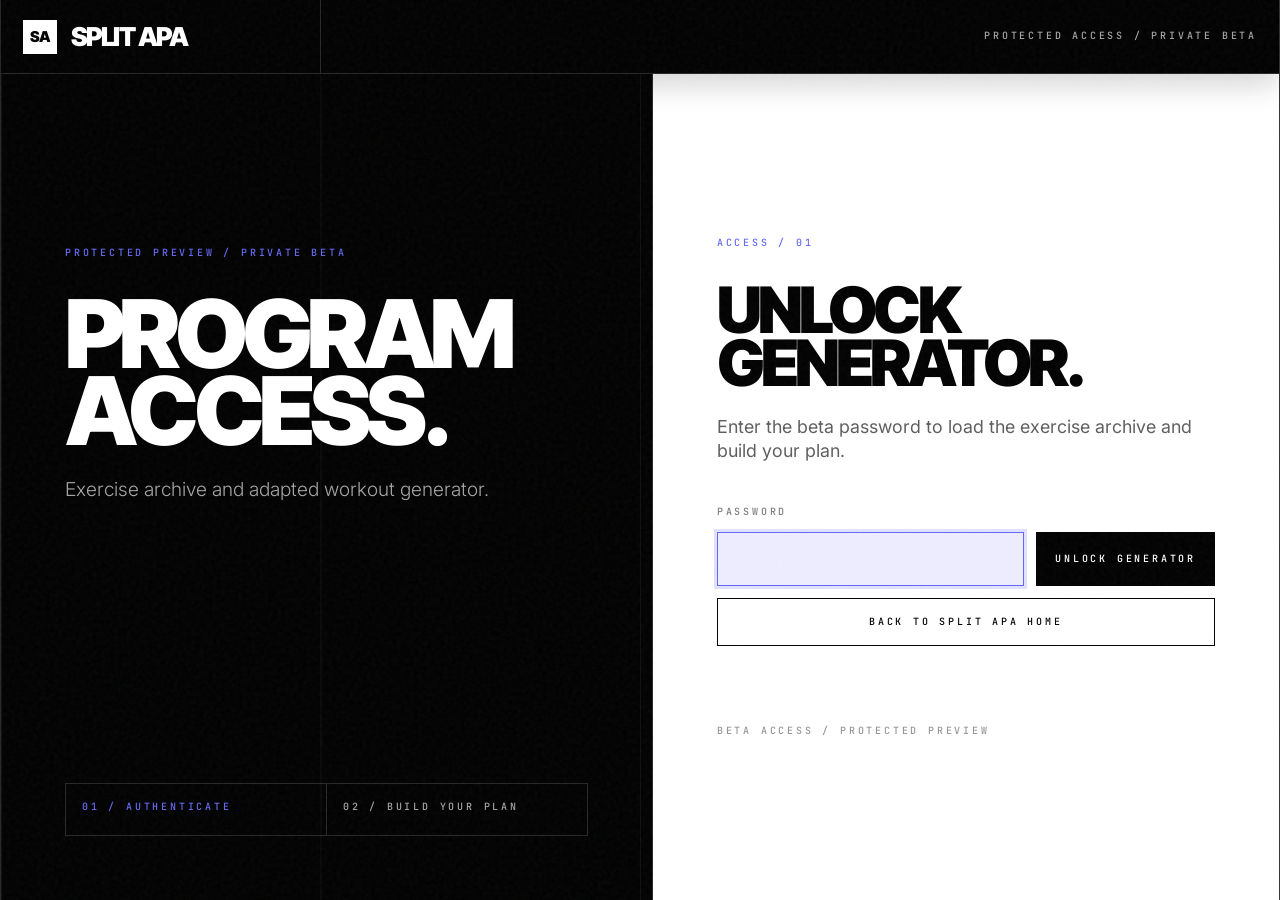
==== generator/index.html @ 690863d0 "Add files via upload" ====
<!doctype html>
<html lang="en">
<head>
  <meta charset="utf-8">
  <meta name="viewport" content="width=device-width, initial-scale=1">
  <title>Split APA Generator</title>
  <link rel="stylesheet" href="assets/style.css?v=20260828b">
</head>
<body>
  <section class="access-screen" id="accessScreen" aria-labelledby="accessTitle">
    <header class="access-masthead smart-header" data-smart-header>
      <a class="access-brand" href="../" aria-label="Split APA home">
        <span class="brand-mark">SA</span>
        <span class="brand-name">Split APA</span>
      </a>
      <div class="access-masthead-status small-label">Protected access / Private beta</div>
    </header>

    <div class="access-layout">
      <div class="access-intro">
        <div class="access-intro-copy">
          <div class="eyebrow">Protected preview / Private beta</div>
          <h1>Program access.</h1>
          <p>Exercise archive and adapted workout generator.</p>
        </div>

        <div class="access-progress small-label" aria-label="Access steps">
          <span>01 / Authenticate</span>
          <span>02 / Build your plan</span>
        </div>
      </div>

      <div class="access-card">
        <div class="eyebrow">Access / 01</div>
        <h2 id="accessTitle">Unlock generator.</h2>
        <p>Enter the beta password to load the exercise archive and build your plan.</p>

        <form class="access-form" id="accessForm">
          <label class="access-field">
            <span class="small-label">Password</span>
            <input id="accessPassword" type="password" autocomplete="current-password" aria-label="Access password">
          </label>
          <button class="button access-button" type="submit">Unlock generator</button>
        </form>

        <a class="button access-home-button" href="../">Back to Split APA home</a>

        <div class="access-error small-label" id="accessError" role="alert" aria-live="polite"></div>
        <div class="access-note small-label">Beta access / protected preview</div>
      </div>
    </div>
  </section>

  <main class="page app-shell" id="appShell" hidden>
    <header class="masthead smart-header" data-smart-header>
      <a class="brand" href="../" aria-label="Split APA home">
        <span class="brand-mark">SA</span>
        <span class="brand-name">Split APA</span>
      </a>
      <div class="masthead-actions">
        <div class="status small-label" id="appStatus">Loading archive</div>
        <button class="logout-button small-label" type="button" id="logoutButton">Log out</button>
      </div>
    </header>

    <section class="hero" id="top">
      <div class="hero-main">
        <div class="eyebrow">Adapted physical activity / Exercise archive</div>
        <h1>Program Generator</h1>
        <p class="lead">Create a focused APA workout by body district. Data is loaded externally, keeping the page light and scalable.</p>
        <div class="district-tabs" id="districtTabs" aria-label="Body district overview"></div>
      </div>

      <aside class="control-panel" aria-label="Generator controls">
        <div class="panel-top">
          <div class="field">
            <div class="field-label">Selected district</div>
            <div class="field-value" id="selectedDistrictLabel">--</div>
          </div>
          <div class="field">
            <div class="field-label">Archive size</div>
            <div class="field-value" id="selectedDistrictMeta">--</div>
          </div>
        </div>

        <div class="panel-main">
          <h2 id="generatorTitle">Build your plan</h2>
          <p id="generatorCopy">Choose a body district, then generate a complete workout from the available sections.</p>

          <div class="control-grid">
            <div class="control-field">
              <span class="small-label">Districts</span>
              <div class="flow-select flow-select--multi" id="districtSelect" aria-label="Select body districts"></div>
            </div>
            <div class="control-field">
              <span class="small-label">Per section</span>
              <div class="flow-select" id="quantitySelect" aria-label="Exercises per section"></div>
            </div>
          </div>

          <form class="ask-panel" id="askForm">
            <label class="ask-field">
              <span class="small-label">Ask Split APA</span>
              <input id="askInput" type="search" placeholder="Try shoulder flexion or ankle plantar flexion" aria-label="Ask Split APA">
            </label>
            <button class="ask-button small-label" type="submit">Find exercises</button>
            <div class="ask-hint small-label" id="askHint">Local movement search / district + action</div>
          </form>
        </div>

        <div class="panel-actions">
          <button class="button" type="button" id="generateButton">Generate workout</button>
          <button class="button" type="button" id="clearButton">Clear workout</button>
        </div>

        <div class="code-panel" aria-label="Workout code tools">
          <label class="code-field">
            <span class="small-label">Workout code</span>
            <textarea id="workoutCodeInput" rows="3" placeholder="Generate a workout or paste a saved code" aria-label="Workout code"></textarea>
          </label>
          <div class="code-actions">
            <button class="code-button small-label" type="button" id="copyCodeButton" disabled>Copy code</button>
            <button class="code-button small-label" type="button" id="loadCodeButton">Load code</button>
          </div>
          <div class="code-hint small-label" id="codeHint">Code updates when the plan changes</div>
        </div>
      </aside>
    </section>

    <section class="output" id="workout">
      <div class="output-header">
        <div>
          <div class="eyebrow">Generated plan</div>
          <h2 id="outputTitle">Workout preview</h2>
        </div>
        <div class="output-side">
          <div class="small-label" id="outputMeta">No workout generated</div>
          <label class="sort-field">
            <span class="small-label">Sort difficulty</span>
            <select id="sortSelect" aria-label="Sort generated exercises by difficulty" disabled>
              <option value="default">Generated order</option>
              <option value="easy-hard">Easy to hard</option>
              <option value="hard-easy">Hard to easy</option>
            </select>
          </label>
        </div>
      </div>
      <div class="workout-list" id="workoutList" aria-live="polite"></div>
    </section>

    <footer class="footer">
      <span>Split APA Generator / Static app</span>
      <span>Data loaded from JSON</span>
    </footer>
  </main>

  <noscript>
    <div class="noscript">JavaScript is required to load the exercise archive.</div>
  </noscript>

  <script type="module" src="assets/app.js?v=20260828b"></script>
</body>
</html>
---- generator/assets/style.css ----
@import url("https://fonts.googleapis.com/css2?family=Inter:wght@300;400;500;900&family=Inter+Tight:wght@900&family=JetBrains+Mono:wght@500&display=swap");

:root {
  --bg: #000000;
  --fg: #ffffff;
  --accent: #6366f1;
  --hairline: rgba(255, 255, 255, 0.15);
  --muted: rgba(255, 255, 255, 0.64);
  --dim: rgba(255, 255, 255, 0.42);
  --panel: rgba(255, 255, 255, 0.045);
  --ink-hairline: rgba(0, 0, 0, 0.18);
  --accent-soft: rgba(99, 102, 241, 0.18);
  --control-border: rgba(255, 255, 255, 0.24);
  --focus-ring: 0 0 0 3px rgba(99, 102, 241, 0.2);
}

* {
  box-sizing: border-box;
}

html {
  width: 100%;
  max-width: 100%;
  overflow-x: clip;
  scroll-behavior: smooth;
  background: var(--bg);
}

body {
  width: 100%;
  max-width: 100%;
  min-height: 100vh;
  margin: 0;
  overflow-x: clip;
  background: var(--bg);
  color: var(--fg);
  font-family: "Inter", system-ui, -apple-system, BlinkMacSystemFont, "Segoe UI", sans-serif;
  font-weight: 300;
}

body::before {
  content: "";
  position: fixed;
  inset: 0;
  z-index: 100;
  pointer-events: none;
  opacity: 0.05;
  background-image: url("data:image/svg+xml,%3Csvg viewBox='0 0 256 256' xmlns='http://www.w3.org/2000/svg'%3E%3Cfilter id='noise'%3E%3CfeTurbulence type='fractalNoise' baseFrequency='0.82' numOctaves='4' stitchTiles='stitch'/%3E%3C/filter%3E%3Crect width='256' height='256' filter='url(%23noise)' opacity='1'/%3E%3C/svg%3E");
  mix-blend-mode: screen;
}

a,
button,
select,
input {
  color: inherit;
  font: inherit;
}

a {
  text-decoration: none;
}

button,
select,
input {
  appearance: none;
}

button {
  cursor: pointer;
}

button,
a,
select,
input,
textarea {
  -webkit-tap-highlight-color: transparent;
}

button:focus-visible,
a:focus-visible,
select:focus-visible,
input:focus-visible,
textarea:focus-visible {
  outline: 0;
}

button:active:not(:disabled),
.button:active,
.image-link:active {
  transform: translateY(1px);
}

::selection {
  background: var(--accent);
  color: var(--fg);
}

[hidden] {
  display: none !important;
}

.access-screen {
  width: min(100%, 1360px);
  min-height: 100vh;
  margin: 0 auto;
  border-left: 0.5px solid var(--hairline);
  border-right: 0.5px solid var(--hairline);
  background:
    linear-gradient(90deg, rgba(255, 255, 255, 0.055) 0.5px, transparent 0.5px) 0 0 / 25% 100%,
    var(--bg);
}

.smart-header {
  position: sticky;
  z-index: 90;
  top: 0;
  background: var(--bg);
  will-change: transform;
  transition: transform 260ms ease, box-shadow 260ms ease;
}

.smart-header.is-hidden {
  transform: translateY(calc(-100% - 1px));
}

.smart-header:not(.is-hidden) {
  box-shadow: 0 10px 30px rgba(0, 0, 0, 0.18);
}

.access-masthead {
  display: grid;
  grid-template-columns: minmax(0, 320px) minmax(0, 1fr);
  min-height: 74px;
  border-bottom: 0.5px solid var(--hairline);
}

.access-masthead-status {
  display: flex;
  min-width: 0;
  align-items: center;
  justify-content: flex-end;
  padding: 18px 22px;
  color: var(--muted);
  text-align: right;
}

.access-layout {
  display: grid;
  grid-template-columns: minmax(0, 1.02fr) minmax(440px, 0.98fr);
  min-height: calc(100vh - 74px);
}

.access-intro {
  display: flex;
  min-width: 0;
  flex-direction: column;
  justify-content: space-between;
  padding: clamp(28px, 5vw, 72px);
  border-right: 0.5px solid var(--hairline);
}

.access-brand {
  display: inline-flex;
  width: 100%;
  gap: 14px;
  align-items: center;
  padding: 18px 22px;
  border-right: 0.5px solid var(--hairline);
  color: var(--fg);
  transition: background 220ms ease, border-color 220ms ease, box-shadow 220ms ease;
}

.access-brand:hover,
.access-brand:focus-visible {
  border-color: var(--accent);
  background: var(--accent-soft);
  box-shadow: var(--focus-ring);
}

.access-brand:hover .brand-mark,
.access-brand:focus-visible .brand-mark {
  border-color: var(--accent);
  background: var(--accent);
  color: var(--fg);
}

.access-intro-copy {
  margin: clamp(72px, 12vh, 150px) 0;
}

.access-intro h1 {
  max-width: 760px;
  margin-top: 34px;
  font-size: clamp(64px, 7.4vw, 108px);
}

.access-intro-copy p {
  max-width: 520px;
  margin: 28px 0 0;
  color: var(--muted);
  font-size: clamp(17px, 1.5vw, 23px);
  line-height: 1.24;
}

.access-progress {
  display: grid;
  grid-template-columns: repeat(2, minmax(0, 1fr));
  border-top: 0.5px solid var(--hairline);
  border-left: 0.5px solid var(--hairline);
}

.access-progress span {
  min-height: 52px;
  padding: 16px;
  border-right: 0.5px solid var(--hairline);
  border-bottom: 0.5px solid var(--hairline);
  color: var(--muted);
}

.access-progress span:first-child {
  color: var(--accent);
}

.access-card {
  display: flex;
  min-width: 0;
  flex-direction: column;
  justify-content: center;
  padding: clamp(30px, 5vw, 72px);
  background: var(--fg);
  color: var(--bg);
}

.access-card .eyebrow {
  color: var(--accent);
}

.access-card h2 {
  margin: 34px 0 0;
  font-family: "Inter Tight", "Inter", sans-serif;
  font-size: clamp(48px, 5vw, 74px);
  font-weight: 900;
  letter-spacing: -0.06em;
  line-height: 0.82;
  text-wrap: balance;
  text-transform: uppercase;
}

.access-card p {
  max-width: 520px;
  margin: 26px 0 0;
  color: rgba(0, 0, 0, 0.64);
  font-size: clamp(16px, 1.4vw, 19px);
  font-weight: 400;
  line-height: 1.35;
}

.access-form {
  display: grid;
  grid-template-columns: minmax(0, 1fr) auto;
  gap: 12px;
  margin-top: 42px;
}

.access-field {
  display: grid;
  min-width: 0;
  gap: 12px;
}

.access-field .small-label {
  color: rgba(0, 0, 0, 0.52);
}

.access-field input {
  width: 100%;
  min-height: 54px;
  padding: 0 16px;
  border: 0.5px solid var(--bg);
  border-radius: 0;
  outline: 0;
  background: var(--bg);
  color: var(--fg);
  font-size: 16px;
  transition: border-color 220ms ease, background 220ms ease, box-shadow 220ms ease;
}

.access-field input:hover,
.access-field input:focus-visible {
  border-color: var(--accent);
  background: rgba(99, 102, 241, 0.12);
  box-shadow: var(--focus-ring);
}

.access-card .access-button {
  align-self: end;
  min-height: 54px;
  border-color: var(--bg);
  background: var(--bg);
  color: var(--fg);
}

.access-card .access-button:hover,
.access-card .access-button:focus-visible {
  border-color: var(--accent);
  background: var(--accent);
  color: var(--fg);
}

.access-home-button {
  width: 100%;
  min-height: 54px;
  margin-top: 12px;
}

.access-card .access-home-button {
  border-color: var(--bg);
  background: transparent;
  color: var(--bg);
}

.access-card .access-home-button:hover,
.access-card .access-home-button:focus-visible {
  border-color: var(--accent);
  background: var(--accent);
  color: var(--fg);
  box-shadow: var(--focus-ring);
}

.access-error {
  min-height: 18px;
  margin-top: 18px;
  color: var(--accent);
}

.access-note {
  margin-top: 42px;
  color: rgba(0, 0, 0, 0.42);
}

.page {
  width: min(100%, 1360px);
  min-height: 100vh;
  margin: 0 auto;
  overflow: visible;
  border-left: 0.5px solid var(--hairline);
  border-right: 0.5px solid var(--hairline);
  background:
    linear-gradient(90deg, rgba(255, 255, 255, 0.055) 0.5px, transparent 0.5px) 0 0 / 25% 100%,
    var(--bg);
}

.small-label,
.eyebrow,
.field-label,
.button,
.status,
.section-tag,
.exercise-copy-title,
.district-title,
.replace-label,
.image-link,
.footer,
.empty-state,
.error-state {
  font-family: "JetBrains Mono", ui-monospace, "SFMono-Regular", monospace;
  font-size: 10px;
  font-weight: 500;
  letter-spacing: 0.28em;
  line-height: 1.45;
  text-transform: uppercase;
  overflow-wrap: anywhere;
}

.masthead {
  display: grid;
  grid-template-columns: minmax(0, 320px) minmax(0, 1fr);
  min-height: 74px;
  border-bottom: 0.5px solid var(--hairline);
  background: var(--bg);
}

.brand,
.status,
.masthead-actions {
  display: flex;
  min-width: 0;
  align-items: center;
  padding: 18px 22px;
}

.brand {
  gap: 14px;
  border-right: 0.5px solid var(--hairline);
  transition: background 220ms ease, color 220ms ease;
}

.brand-mark {
  display: grid;
  flex: 0 0 auto;
  width: 34px;
  height: 34px;
  place-items: center;
  border: 0.5px solid var(--fg);
  background: var(--fg);
  color: var(--bg);
  font-family: "Inter Tight", "Inter", sans-serif;
  font-size: 15px;
  font-weight: 900;
  letter-spacing: -0.06em;
  line-height: 1;
  transition: background 220ms ease, border-color 220ms ease, color 220ms ease;
}

.brand:hover,
.brand:focus-visible {
  background: var(--accent-soft);
}

.brand:hover .brand-mark,
.brand:focus-visible .brand-mark {
  border-color: var(--accent);
  background: var(--accent);
  color: var(--fg);
}

.brand-name {
  font-family: "Inter Tight", "Inter", sans-serif;
  font-size: 26px;
  font-weight: 900;
  letter-spacing: -0.06em;
  line-height: 0.82;
  text-transform: uppercase;
}

.status {
  justify-content: flex-end;
  color: var(--muted);
}

.masthead-actions {
  gap: 12px;
  justify-content: flex-end;
}

.masthead-actions .status {
  padding: 0;
}

.logout-button {
  flex: 0 0 auto;
  min-height: 34px;
  padding: 0 12px;
  border: 0.5px solid var(--hairline);
  border-radius: 0;
  background: transparent;
  color: var(--muted);
  transition: background 220ms ease, border-color 220ms ease, box-shadow 220ms ease, color 220ms ease;
}

.logout-button:hover,
.logout-button:focus-visible {
  border-color: var(--accent);
  background: var(--accent);
  color: var(--fg);
  box-shadow: var(--focus-ring);
}

.hero {
  display: grid;
  grid-template-columns: minmax(0, 1.05fr) minmax(0, 0.95fr);
  border-bottom: 0.5px solid var(--hairline);
}

.hero-main,
.control-panel {
  min-width: 0;
}

.hero-main {
  display: flex;
  flex-direction: column;
  justify-content: space-between;
  min-height: 620px;
  padding: clamp(30px, 5vw, 72px);
  border-right: 0.5px solid var(--hairline);
}

.eyebrow {
  color: var(--accent);
}

h1,
h2,
h3,
.field-value,
.exercise-name {
  margin: 0;
  font-family: "Inter Tight", "Inter", sans-serif;
  font-weight: 900;
  letter-spacing: -0.06em;
  line-height: 0.82;
  text-transform: uppercase;
  overflow-wrap: normal;
  word-break: normal;
  hyphens: manual;
}

.field-value {
  overflow-wrap: anywhere;
}

h1 {
  max-width: 980px;
  margin-top: 48px;
  font-size: clamp(56px, 7.2vw, 108px);
}

.lead {
  max-width: 720px;
  margin: 34px 0 0;
  color: var(--muted);
  font-size: clamp(17px, 1.7vw, 24px);
  line-height: 1.18;
}

.district-tabs {
  display: flex;
  flex-wrap: wrap;
  gap: 10px;
  margin-top: 48px;
}

.district-tab,
.button {
  display: inline-flex;
  align-items: center;
  justify-content: center;
  max-width: 100%;
  min-height: 48px;
  padding: 0 18px;
  border: 0.5px solid currentColor;
  border-radius: 0;
  background: transparent;
  color: var(--fg);
  cursor: pointer;
  text-align: center;
  transition: background 220ms ease, border-color 220ms ease, box-shadow 220ms ease, color 220ms ease, transform 120ms ease;
}

.district-tab {
  cursor: default;
}

.district-tab:hover {
  border-color: var(--accent);
  background: var(--accent-soft);
  color: var(--fg);
}

.district-tab.active,
.button:hover,
.button:focus-visible {
  border-color: var(--accent);
  background: var(--accent);
  color: var(--fg);
}

.button:focus-visible {
  box-shadow: var(--focus-ring);
}

.control-panel {
  display: grid;
  grid-template-rows: auto 1fr auto auto;
  min-height: 100%;
  background: var(--fg);
  color: var(--bg);
}

.panel-top,
.panel-actions,
.control-grid {
  display: grid;
  grid-template-columns: repeat(2, minmax(0, 1fr));
}

.field {
  min-width: 0;
  padding: 18px;
  border-right: 0.5px solid var(--ink-hairline);
  border-bottom: 0.5px solid var(--ink-hairline);
}

.field:last-child {
  border-right: 0;
}

.field-label {
  color: rgba(0, 0, 0, 0.48);
}

.field-value {
  margin-top: 18px;
  font-size: clamp(26px, 2.4vw, 44px);
}

.panel-main {
  display: flex;
  flex-direction: column;
  justify-content: center;
  padding: clamp(26px, 4vw, 56px);
  text-align: center;
}

.panel-main h2 {
  font-size: clamp(38px, 4.7vw, 72px);
}

.panel-main p {
  max-width: 720px;
  margin: 28px auto 0;
  font-size: 16px;
  font-weight: 400;
  line-height: 1.45;
}

.control-grid {
  gap: 0;
  margin-top: 30px;
  border-top: 0.5px solid var(--ink-hairline);
  border-left: 0.5px solid var(--ink-hairline);
  text-align: left;
}

.control-field {
  min-width: 0;
  padding: 16px;
  border-right: 0.5px solid var(--ink-hairline);
  border-bottom: 0.5px solid var(--ink-hairline);
}

.control-field:last-child {
  border-right: 0;
}

.control-field span {
  display: block;
  color: rgba(0, 0, 0, 0.48);
}

.sort-field select {
  background-image: url("data:image/svg+xml,%3Csvg width='16' height='16' viewBox='0 0 16 16' xmlns='http://www.w3.org/2000/svg'%3E%3Cpath d='M4 6L8 10L12 6' fill='none' stroke='%236366f1' stroke-width='1.5' stroke-linecap='square' stroke-linejoin='miter'/%3E%3C/svg%3E");
  background-position: calc(100% - 13px) 50%;
  background-repeat: no-repeat;
  background-size: 16px 16px;
  cursor: pointer;
  font-family: "JetBrains Mono", ui-monospace, "SFMono-Regular", monospace;
  font-weight: 500;
  letter-spacing: 0.06em;
  transition: border-color 220ms ease, background-color 220ms ease, box-shadow 220ms ease;
}

.sort-field select {
  color-scheme: dark;
}

.sort-field select:hover:not(:disabled),
.sort-field select:focus-visible {
  border-color: var(--accent);
  outline: 0;
  background-color: #0b0b0b;
  box-shadow: var(--focus-ring);
}

.sort-field select option {
  background: #090909;
  color: var(--fg);
}

select option:checked {
  background: var(--accent);
  color: var(--fg);
}

.flow-select {
  min-width: 0;
  margin-top: 12px;
}

.flow-select-trigger {
  position: relative;
  display: block;
  width: 100%;
  min-height: 48px;
  padding: 0 46px 0 14px;
  border: 0.5px solid var(--control-border);
  border-radius: 0;
  background: var(--bg);
  color: var(--fg);
  cursor: pointer;
  font-family: "JetBrains Mono", ui-monospace, "SFMono-Regular", monospace;
  font-size: 12px;
  font-weight: 500;
  letter-spacing: 0.06em;
  text-align: left;
  white-space: nowrap;
  overflow: hidden;
  text-overflow: ellipsis;
  transition: border-color 220ms ease, background 220ms ease, box-shadow 220ms ease, color 220ms ease;
}

.flow-select-trigger::after {
  content: "";
  position: absolute;
  top: 50%;
  right: 17px;
  width: 8px;
  height: 8px;
  border-right: 1.5px solid var(--accent);
  border-bottom: 1.5px solid var(--accent);
  transform: translateY(-70%) rotate(45deg);
  transition: transform 220ms ease;
}

.flow-select-trigger:hover,
.flow-select-trigger:focus-visible,
.flow-select.open .flow-select-trigger {
  border-color: var(--accent);
  outline: 0;
  background: #0b0b0b;
  box-shadow: var(--focus-ring);
}

.flow-select.open .flow-select-trigger::after {
  transform: translateY(-30%) rotate(225deg);
}

.flow-select-menu {
  position: relative;
  z-index: 1;
  width: 100%;
  max-height: 0;
  margin-top: 0;
  overflow: hidden;
  visibility: hidden;
  border: 0 solid var(--hairline);
  background: var(--bg);
  opacity: 0;
  pointer-events: none;
  transform: translateY(-6px);
  transition: max-height 260ms ease, margin-top 260ms ease, opacity 180ms ease, transform 220ms ease, visibility 0s linear 260ms;
}

.flow-select.open .flow-select-menu {
  max-height: 304px;
  margin-top: 8px;
  overflow-y: auto;
  visibility: visible;
  border-width: 0.5px;
  opacity: 1;
  pointer-events: auto;
  transform: translateY(0);
  transition-delay: 0s;
}

.replace-select.open .flow-select-menu {
  max-height: 360px;
}

.flow-select-menu {
  scrollbar-color: var(--accent) var(--bg);
  scrollbar-width: thin;
}

.flow-select-menu::-webkit-scrollbar {
  width: 8px;
}

.flow-select-menu::-webkit-scrollbar-track {
  background: var(--bg);
}

.flow-select-menu::-webkit-scrollbar-thumb {
  border: 2px solid var(--bg);
  background: var(--accent);
}

.flow-select-option {
  display: grid;
  grid-template-columns: minmax(0, 1fr) auto;
  width: 100%;
  min-height: 48px;
  align-items: center;
  gap: 14px;
  padding: 13px 14px;
  border: 0;
  border-bottom: 0.5px solid var(--hairline);
  border-radius: 0;
  background: var(--bg);
  color: var(--fg);
  cursor: pointer;
  font-family: "JetBrains Mono", ui-monospace, "SFMono-Regular", monospace;
  font-size: 11px;
  font-weight: 500;
  letter-spacing: 0.08em;
  line-height: 1.35;
  text-align: left;
  overflow-wrap: anywhere;
  transition: background 220ms ease, box-shadow 220ms ease, color 220ms ease;
}

.flow-select-option:last-child {
  border-bottom: 0;
}

.flow-select-option::after {
  content: "";
  color: var(--fg);
}

.flow-select-option.active {
  background: var(--accent);
  color: var(--fg);
}

.flow-select-option.active::after {
  content: "SELECTED";
  font-family: "JetBrains Mono", monospace;
  font-size: 8px;
  font-weight: 500;
  letter-spacing: 0.28em;
}

.flow-select-option:hover {
  background: var(--accent-soft);
  color: var(--fg);
}

.flow-select-option:focus-visible {
  outline: 0;
  background: var(--accent-soft);
  box-shadow: inset 3px 0 0 var(--accent);
}

.flow-select-option.active:hover {
  background: var(--accent);
  color: var(--fg);
}

.ask-panel {
  display: grid;
  grid-template-columns: minmax(0, 1fr) auto;
  margin-top: 18px;
  border-top: 0.5px solid var(--ink-hairline);
  border-left: 0.5px solid var(--ink-hairline);
  text-align: left;
}

.ask-field {
  display: grid;
  min-width: 0;
  gap: 12px;
  padding: 16px;
  border-right: 0.5px solid var(--ink-hairline);
  border-bottom: 0.5px solid var(--ink-hairline);
}

.ask-field span,
.ask-hint {
  color: rgba(0, 0, 0, 0.48);
}

.ask-field input {
  width: 100%;
  min-height: 48px;
  padding: 0 14px;
  border: 0.5px solid var(--control-border);
  border-radius: 0;
  outline: 0;
  background: var(--bg);
  color: var(--fg);
  font-size: 15px;
  transition: border-color 220ms ease, background 220ms ease, box-shadow 220ms ease;
}

.ask-field input::placeholder {
  color: var(--dim);
}

.ask-field input:hover,
.ask-field input:focus-visible {
  border-color: var(--accent);
  background: #0b0b0b;
  box-shadow: var(--focus-ring);
}

.ask-button {
  min-height: 100%;
  padding: 0 18px;
  border: 0;
  border-bottom: 0.5px solid var(--ink-hairline);
  background: var(--bg);
  color: var(--fg);
  transition: background 220ms ease, box-shadow 220ms ease, color 220ms ease, transform 120ms ease;
}

.ask-button:hover,
.ask-button:focus-visible {
  background: var(--accent);
  color: var(--fg);
  box-shadow: inset 0 0 0 0.5px var(--accent), var(--focus-ring);
}

.ask-hint {
  grid-column: 1 / -1;
  padding: 12px 16px;
  border-right: 0.5px solid var(--ink-hairline);
  border-bottom: 0.5px solid var(--ink-hairline);
}

.panel-actions .button {
  min-height: 74px;
  border: 0;
  border-top: 0.5px solid var(--ink-hairline);
  border-right: 0.5px solid var(--ink-hairline);
  border-radius: 0;
  border-color: var(--ink-hairline);
  background: var(--bg);
  color: var(--fg);
}

.panel-actions .button:last-child {
  background: var(--fg);
  color: var(--bg);
}

.panel-actions .button:hover,
.panel-actions .button:focus-visible,
.panel-actions .button:last-child:hover,
.panel-actions .button:last-child:focus-visible {
  border-color: var(--accent);
  background: var(--accent);
  color: var(--fg);
  box-shadow: inset 0 0 0 0.5px var(--accent);
}

.panel-actions .button:last-child {
  border-right: 0;
}

.code-panel {
  display: grid;
  gap: 12px;
  padding: 16px;
  border-top: 0.5px solid var(--ink-hairline);
  background: var(--fg);
  color: var(--bg);
}

.code-field {
  display: grid;
  gap: 10px;
}

.code-field span,
.code-hint {
  color: rgba(0, 0, 0, 0.48);
}

.code-field textarea {
  width: 100%;
  min-height: 74px;
  resize: vertical;
  padding: 12px;
  border: 0.5px solid var(--control-border);
  border-radius: 0;
  outline: 0;
  background: var(--bg);
  color: var(--fg);
  font-family: "JetBrains Mono", ui-monospace, "SFMono-Regular", monospace;
  font-size: 11px;
  line-height: 1.4;
  transition: border-color 220ms ease, background 220ms ease, box-shadow 220ms ease;
}

.code-field textarea::placeholder {
  color: var(--dim);
}

.code-field textarea:hover,
.code-field textarea:focus-visible {
  border-color: var(--accent);
  background: #0b0b0b;
  box-shadow: var(--focus-ring);
}

.code-actions {
  display: grid;
  grid-template-columns: repeat(2, minmax(0, 1fr));
  border-top: 0.5px solid var(--ink-hairline);
  border-left: 0.5px solid var(--ink-hairline);
}

.code-button {
  min-height: 42px;
  border: 0;
  border-right: 0.5px solid var(--ink-hairline);
  border-bottom: 0.5px solid var(--ink-hairline);
  background: var(--bg);
  color: var(--fg);
  transition: background 220ms ease, box-shadow 220ms ease, color 220ms ease, opacity 220ms ease, transform 120ms ease;
}

.code-button:last-child {
  border-right: 0;
}

.code-button:hover:not(:disabled),
.code-button:focus-visible:not(:disabled) {
  background: var(--accent);
  color: var(--fg);
  box-shadow: inset 0 0 0 0.5px var(--accent);
}

.code-button:disabled {
  opacity: 0.42;
  cursor: not-allowed;
}

.output {
  padding: clamp(22px, 4vw, 56px);
  border-bottom: 0.5px solid var(--hairline);
}

.output-header {
  display: grid;
  grid-template-columns: minmax(0, 1fr) auto;
  gap: 22px;
  align-items: end;
  padding-bottom: 24px;
  border-bottom: 0.5px solid var(--hairline);
}

.output-header h2 {
  margin-top: 16px;
  font-size: clamp(44px, 6.5vw, 96px);
}

.output-side {
  display: grid;
  gap: 12px;
  justify-items: end;
  min-width: min(100%, 280px);
}

#outputMeta {
  color: var(--muted);
  text-align: right;
}

.sort-field {
  display: grid;
  gap: 8px;
  justify-items: end;
}

.sort-field span {
  color: var(--dim);
}

.sort-field select {
  width: 100%;
  min-height: 48px;
  padding: 0 46px 0 14px;
  border: 0.5px solid var(--control-border);
  border-radius: 0;
  background-color: var(--bg);
  color: var(--fg);
  font-size: 12px;
  letter-spacing: 0.06em;
}

.sort-field select:disabled {
  color: var(--dim);
  cursor: not-allowed;
  opacity: 0.62;
}

.workout-list {
  min-height: 240px;
  padding-top: 24px;
}

.empty-state,
.error-state {
  min-height: 180px;
  padding: 22px;
  border: 0.5px solid var(--hairline);
  color: var(--dim);
}

.error-state {
  color: var(--fg);
  background: rgba(99, 102, 241, 0.16);
}

.district-title {
  margin: 42px 0 18px;
  padding-bottom: 14px;
  border-bottom: 0.5px solid var(--hairline);
  color: var(--accent);
  letter-spacing: 0.34em;
}

.district-title:first-child {
  margin-top: 0;
}

.exercise-card {
  margin: 0 0 18px;
  border: 0.5px solid var(--hairline);
  background: var(--panel);
  color: var(--fg);
  transition: background 220ms ease, border-color 220ms ease, opacity 220ms ease;
}

.exercise-card:hover {
  border-color: rgba(99, 102, 241, 0.72);
  background: rgba(99, 102, 241, 0.07);
}

.exercise-card.done {
  opacity: 0.56;
}

.exercise-card.done .exercise-name {
  color: var(--muted);
  text-decoration: line-through;
}

.exercise-card-header {
  display: grid;
  grid-template-columns: auto minmax(0, 1fr) auto;
  gap: 16px;
  align-items: center;
  padding: 18px;
  border-bottom: 0.5px solid var(--hairline);
}

.checkbox-done {
  display: grid;
  width: 20px;
  height: 20px;
  margin: 0;
  place-items: center;
  border: 0.5px solid var(--fg);
  border-radius: 0;
  background: transparent;
  cursor: pointer;
  transition: background 220ms ease, border-color 220ms ease, box-shadow 220ms ease;
}

.checkbox-done::after {
  content: "";
  width: 5px;
  height: 9px;
  border-right: 1.5px solid var(--fg);
  border-bottom: 1.5px solid var(--fg);
  opacity: 0;
  transform: translateY(-1px) rotate(45deg) scale(0.6);
  transition: opacity 220ms ease, transform 220ms ease;
}

.checkbox-done:hover,
.checkbox-done:focus-visible {
  border-color: var(--accent);
  background: var(--accent-soft);
  box-shadow: var(--focus-ring);
}

.checkbox-done:checked {
  border-color: var(--accent);
  background: var(--accent);
}

.checkbox-done:checked::after {
  opacity: 1;
  transform: translateY(-1px) rotate(45deg) scale(1);
}

.exercise-name {
  font-size: clamp(22px, 2.4vw, 38px);
  line-height: 0.92;
}

.section-tag {
  display: block;
  margin-bottom: 8px;
  color: var(--accent);
  letter-spacing: 0.22em;
}

.exercise-meta-row {
  display: flex;
  gap: 16px;
  align-items: center;
  justify-content: space-between;
  margin-bottom: 10px;
}

.movement-tag {
  display: block;
  min-width: 0;
  color: var(--muted);
  font-family: "JetBrains Mono", ui-monospace, "SFMono-Regular", monospace;
  font-size: 10px;
  font-weight: 500;
  letter-spacing: 0.22em;
  line-height: 1.35;
  text-transform: uppercase;
}

.difficulty-tag {
  display: inline-flex;
  flex: 0 0 auto;
  gap: 8px;
  align-items: center;
  color: var(--muted);
  font-family: "JetBrains Mono", ui-monospace, "SFMono-Regular", monospace;
  font-size: 10px;
  font-weight: 500;
  letter-spacing: 0.18em;
  line-height: 1.35;
  text-transform: uppercase;
  white-space: nowrap;
}

.difficulty-stars {
  color: var(--accent);
  letter-spacing: 0.04em;
}

.difficulty-empty {
  color: var(--dim);
}

.exercise-change-button,
.exercise-remove-button,
.exercise-confirm-button,
.exercise-cancel-button {
  min-height: 38px;
  padding: 0 14px;
  border: 0.5px solid var(--fg);
  border-radius: 0;
  background: transparent;
  color: var(--fg);
  font-family: "JetBrains Mono", ui-monospace, "SFMono-Regular", monospace;
  font-size: 10px;
  font-weight: 500;
  letter-spacing: 0.2em;
  text-transform: uppercase;
  transition: background 220ms ease, border-color 220ms ease, box-shadow 220ms ease, color 220ms ease, transform 120ms ease;
}

.exercise-change-button:hover,
.exercise-remove-button:hover,
.exercise-confirm-button:hover,
.exercise-cancel-button:hover,
.exercise-change-button:focus-visible,
.exercise-remove-button:focus-visible,
.exercise-confirm-button:focus-visible,
.exercise-cancel-button:focus-visible {
  border-color: var(--accent);
  background: var(--accent);
  color: var(--fg);
  box-shadow: var(--focus-ring);
}

.exercise-confirm-button:disabled,
.exercise-confirm-button:disabled:hover,
.exercise-confirm-button:disabled:focus-visible {
  border-color: var(--hairline);
  background: transparent;
  color: var(--dim);
  box-shadow: none;
  cursor: not-allowed;
}

.exercise-card-actions {
  display: flex;
  flex-wrap: wrap;
  gap: 10px;
  justify-content: flex-end;
}

.exercise-content {
  display: grid;
  grid-template-columns: minmax(280px, 0.78fr) minmax(0, 1fr);
}

.exercise-media {
  grid-row: 1 / span 6;
  border-right: 0.5px solid var(--hairline);
  background: rgba(255, 255, 255, 0.02);
  min-height: 360px;
}

.placeholder-media {
  min-height: 360px;
}

.exercise-image {
  width: 100%;
  height: 100%;
  min-height: 360px;
  object-fit: contain;
  background: var(--fg);
}

.image-link {
  display: block;
  padding: 14px 18px;
  border-top: 0.5px solid rgba(0, 0, 0, 0.18);
  background: var(--fg);
  color: var(--bg);
  text-align: center;
  transition: background 220ms ease, box-shadow 220ms ease, color 220ms ease, transform 120ms ease;
}

.image-link:hover,
.image-link:focus-visible {
  background: var(--accent);
  color: var(--fg);
  box-shadow: var(--focus-ring);
}

.exercise-copy-block {
  min-width: 0;
  padding: 18px;
  border-bottom: 0.5px solid var(--hairline);
}

.exercise-copy-block:last-child {
  border-bottom: 0;
}

.exercise-copy-title {
  color: var(--accent);
}

.exercise-copy-text {
  margin-top: 10px;
  color: var(--muted);
  font-size: 15px;
  line-height: 1.48;
  white-space: pre-wrap;
}

.replace-area {
  display: none;
  padding: 18px;
  border-top: 0.5px solid var(--hairline);
  background: rgba(99, 102, 241, 0.09);
}

.replace-area.active {
  display: block;
}

.replace-label {
  color: var(--muted);
}

.replace-actions {
  display: flex;
  flex-wrap: wrap;
  gap: 10px;
  margin-top: 12px;
}

.footer {
  display: grid;
  grid-template-columns: minmax(0, 1fr) auto;
  gap: 20px;
  padding: 22px;
  color: var(--muted);
}

.noscript {
  position: fixed;
  inset: auto 18px 18px;
  z-index: 200;
  padding: 18px;
  border: 0.5px solid var(--fg);
  background: var(--bg);
  color: var(--fg);
}

@media (max-width: 980px) {
  .access-layout {
    grid-template-columns: 1fr;
  }

  .access-intro {
    min-height: 54vh;
    border-right: 0;
    border-bottom: 0.5px solid var(--hairline);
  }

  .access-intro-copy {
    margin: clamp(64px, 10vh, 110px) 0;
  }

  .access-card {
    min-height: 46vh;
  }

  .access-masthead {
    grid-template-columns: minmax(0, 1fr) auto;
  }

  .masthead,
  .hero,
  .footer,
  .output-header {
    grid-template-columns: 1fr;
  }

  .brand,
  .hero-main {
    border-right: 0;
  }

  .brand {
    border-bottom: 0.5px solid var(--hairline);
  }

  .status {
    justify-content: flex-start;
  }

  .masthead-actions {
    justify-content: flex-start;
  }

  .hero-main {
    min-height: auto;
  }

  #outputMeta {
    text-align: left;
  }

  .output-side {
    justify-items: start;
  }

  .sort-field {
    justify-items: start;
  }
}

@media (max-width: 720px) {
  .access-masthead {
    grid-template-columns: 1fr;
  }

  .access-masthead-status {
    display: none;
  }

  .page {
    background: var(--bg);
  }

  .access-intro,
  .access-card {
    padding: 26px 20px;
  }

  .access-intro {
    min-height: 56vh;
  }

  .access-intro-copy {
    margin: 58px 0;
  }

  .access-intro h1 {
    font-size: clamp(54px, 16vw, 68px);
  }

  .access-progress {
    grid-template-columns: 1fr;
  }

  .access-progress span {
    min-height: auto;
  }

  .access-card h2 {
    font-size: clamp(46px, 13.5vw, 64px);
  }

  .panel-top,
  .panel-actions,
  .control-grid,
  .ask-panel,
  .code-actions,
  .exercise-card-header,
  .exercise-content {
    grid-template-columns: 1fr;
  }

  .field,
  .control-field,
  .ask-field,
  .panel-actions .button,
  .exercise-media {
    border-right: 0;
  }

  .ask-button {
    min-height: 54px;
    border-bottom: 0.5px solid var(--ink-hairline);
  }

  .field:not(:last-child),
  .control-field:not(:last-child) {
    border-bottom: 0.5px solid var(--ink-hairline);
  }

  .exercise-media {
    grid-row: auto;
    min-height: 260px;
    border-bottom: 0.5px solid var(--hairline);
  }

  .exercise-image {
    min-height: 260px;
  }

  .exercise-change-button {
    justify-self: start;
  }

  .exercise-card-actions {
    justify-content: flex-start;
  }

  .exercise-meta-row {
    display: grid;
    gap: 8px;
  }

  .district-tab,
  .button,
  .access-form {
    width: 100%;
  }

  .access-form {
    grid-template-columns: 1fr;
  }

  .access-button {
    align-self: stretch;
  }
}

@media (prefers-reduced-motion: reduce) {
  html {
    scroll-behavior: auto;
  }

  *,
  *::before,
  *::after {
    transition-duration: 0.01ms !important;
    transition-delay: 0ms !important;
  }
}
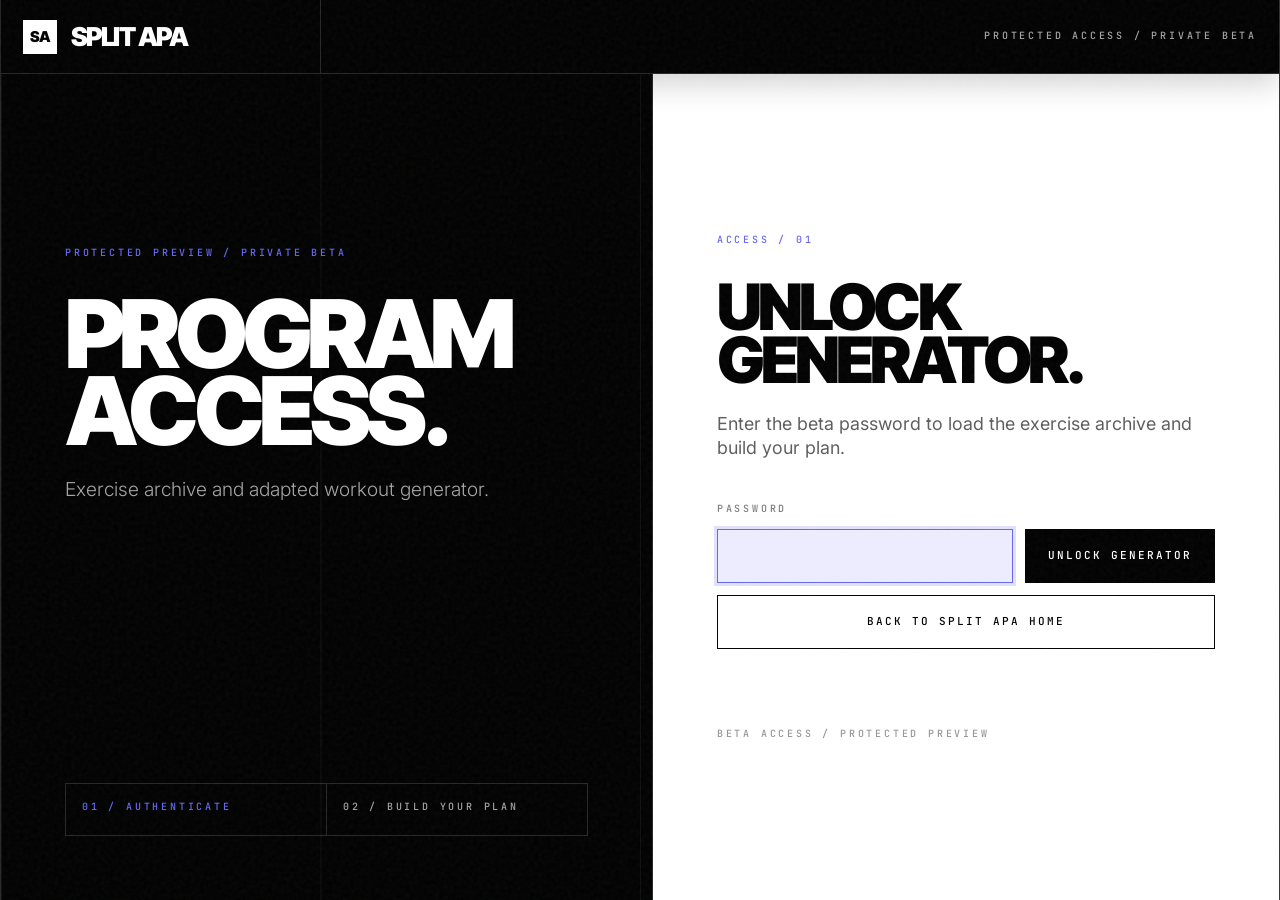
==== commit 408f991e: "Add files via upload" ====
--- a/generator/index.html
+++ b/generator/index.html
@@ -4,7 +4,7 @@
   <meta charset="utf-8">
   <meta name="viewport" content="width=device-width, initial-scale=1">
   <title>Split APA Generator</title>
-  <link rel="stylesheet" href="assets/style.css?v=20260828b">
+  <link rel="stylesheet" href="assets/style.css?v=20260828c">
 </head>
 <body>
   <section class="access-screen" id="accessScreen" aria-labelledby="accessTitle">
--- a/generator/assets/style.css
+++ b/generator/assets/style.css
@@ -317,6 +317,7 @@
 }
 
 .access-card .access-home-button {
+  min-height: 54px;
   border-color: var(--bg);
   background: transparent;
   color: var(--bg);
@@ -452,12 +453,14 @@
 
 .logout-button {
   flex: 0 0 auto;
-  min-height: 34px;
-  padding: 0 12px;
+  min-height: 38px;
+  padding: 0 14px;
   border: 0.5px solid var(--hairline);
   border-radius: 0;
   background: transparent;
   color: var(--muted);
+  font-size: 11px;
+  letter-spacing: 0.18em;
   transition: background 220ms ease, border-color 220ms ease, box-shadow 220ms ease, color 220ms ease;
 }
 
@@ -540,8 +543,8 @@
   align-items: center;
   justify-content: center;
   max-width: 100%;
-  min-height: 48px;
-  padding: 0 18px;
+  min-height: 52px;
+  padding: 0 22px;
   border: 0.5px solid currentColor;
   border-radius: 0;
   background: transparent;
@@ -551,8 +554,16 @@
   transition: background 220ms ease, border-color 220ms ease, box-shadow 220ms ease, color 220ms ease, transform 120ms ease;
 }
 
+.button {
+  font-size: 11px;
+  letter-spacing: 0.18em;
+  line-height: 1.35;
+}
+
 .district-tab {
   cursor: default;
+  min-height: 48px;
+  padding: 0 18px;
 }
 
 .district-tab:hover {
@@ -900,11 +911,13 @@
 
 .ask-button {
   min-height: 100%;
-  padding: 0 18px;
+  padding: 0 22px;
   border: 0;
   border-bottom: 0.5px solid var(--ink-hairline);
   background: var(--bg);
   color: var(--fg);
+  font-size: 11px;
+  letter-spacing: 0.18em;
   transition: background 220ms ease, box-shadow 220ms ease, color 220ms ease, transform 120ms ease;
 }
 
@@ -1006,12 +1019,14 @@
 }
 
 .code-button {
-  min-height: 42px;
+  min-height: 46px;
   border: 0;
   border-right: 0.5px solid var(--ink-hairline);
   border-bottom: 0.5px solid var(--ink-hairline);
   background: var(--bg);
   color: var(--fg);
+  font-size: 11px;
+  letter-spacing: 0.18em;
   transition: background 220ms ease, box-shadow 220ms ease, color 220ms ease, opacity 220ms ease, transform 120ms ease;
 }
 
@@ -1252,16 +1267,16 @@
 .exercise-remove-button,
 .exercise-confirm-button,
 .exercise-cancel-button {
-  min-height: 38px;
-  padding: 0 14px;
+  min-height: 42px;
+  padding: 0 16px;
   border: 0.5px solid var(--fg);
   border-radius: 0;
   background: transparent;
   color: var(--fg);
   font-family: "JetBrains Mono", ui-monospace, "SFMono-Regular", monospace;
-  font-size: 10px;
+  font-size: 11px;
   font-weight: 500;
-  letter-spacing: 0.2em;
+  letter-spacing: 0.16em;
   text-transform: uppercase;
   transition: background 220ms ease, border-color 220ms ease, box-shadow 220ms ease, color 220ms ease, transform 120ms ease;
 }
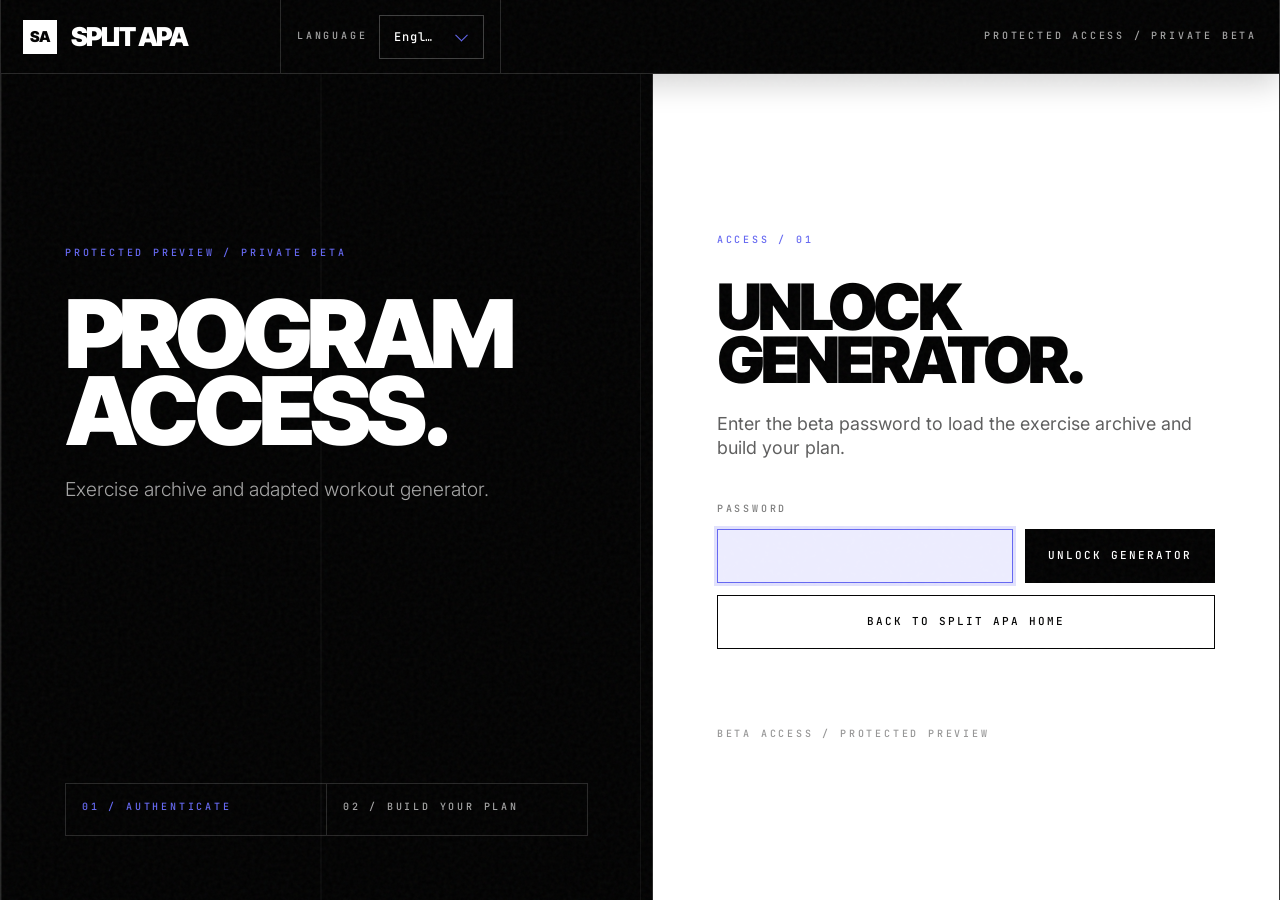
==== commit 96a9fa33: "Add files via upload" ====
--- a/generator/index.html
+++ b/generator/index.html
@@ -1,128 +1,136 @@
 <!doctype html>
-<html lang="en">
+<html lang="en" data-i18n-title="access.pageTitle">
 <head>
   <meta charset="utf-8">
   <meta name="viewport" content="width=device-width, initial-scale=1">
   <title>Split APA Generator</title>
-  <link rel="stylesheet" href="assets/style.css?v=20260828c">
+  <link rel="stylesheet" href="assets/style.css?v=20260828h">
 </head>
 <body>
   <section class="access-screen" id="accessScreen" aria-labelledby="accessTitle">
     <header class="access-masthead smart-header" data-smart-header>
-      <a class="access-brand" href="../" aria-label="Split APA home">
+      <a class="access-brand" href="../" aria-label="Split APA home" data-i18n-aria="common.homeAria">
         <span class="brand-mark">SA</span>
         <span class="brand-name">Split APA</span>
       </a>
-      <div class="access-masthead-status small-label">Protected access / Private beta</div>
+      <div class="header-language">
+        <span class="small-label" data-i18n="common.language">Language</span>
+        <div data-language-select></div>
+      </div>
+      <div class="access-masthead-status small-label" data-i18n="access.status">Protected access / Private beta</div>
     </header>
 
     <div class="access-layout">
       <div class="access-intro">
         <div class="access-intro-copy">
-          <div class="eyebrow">Protected preview / Private beta</div>
-          <h1>Program access.</h1>
-          <p>Exercise archive and adapted workout generator.</p>
+          <div class="eyebrow" data-i18n="access.eyebrow">Protected preview / Private beta</div>
+          <h1 data-i18n="access.heading">Program access.</h1>
+          <p data-i18n="access.lead">Exercise archive and adapted workout generator.</p>
         </div>
 
-        <div class="access-progress small-label" aria-label="Access steps">
-          <span>01 / Authenticate</span>
-          <span>02 / Build your plan</span>
+        <div class="access-progress small-label" aria-label="Access steps" data-i18n-aria="access.stepsAria">
+          <span data-i18n="access.step1">01 / Authenticate</span>
+          <span data-i18n="access.step2">02 / Build your plan</span>
         </div>
       </div>
 
       <div class="access-card">
-        <div class="eyebrow">Access / 01</div>
-        <h2 id="accessTitle">Unlock generator.</h2>
-        <p>Enter the beta password to load the exercise archive and build your plan.</p>
+        <div class="eyebrow" data-i18n="access.cardEyebrow">Access / 01</div>
+        <h2 id="accessTitle" data-i18n="access.unlockHeading">Unlock generator.</h2>
+        <p data-i18n="access.copy">Enter the beta password to load the exercise archive and build your plan.</p>
 
         <form class="access-form" id="accessForm">
           <label class="access-field">
-            <span class="small-label">Password</span>
-            <input id="accessPassword" type="password" autocomplete="current-password" aria-label="Access password">
+            <span class="small-label" data-i18n="access.password">Password</span>
+            <input id="accessPassword" type="password" autocomplete="current-password" aria-label="Access password" data-i18n-aria="access.passwordAria">
           </label>
-          <button class="button access-button" type="submit">Unlock generator</button>
+          <button class="button access-button" type="submit" data-i18n="access.unlockButton">Unlock generator</button>
         </form>
 
-        <a class="button access-home-button" href="../">Back to Split APA home</a>
+        <a class="button access-home-button" href="../" data-i18n="access.backHome">Back to Split APA home</a>
 
         <div class="access-error small-label" id="accessError" role="alert" aria-live="polite"></div>
-        <div class="access-note small-label">Beta access / protected preview</div>
+        <div class="access-note small-label" data-i18n="access.note">Beta access / protected preview</div>
       </div>
     </div>
   </section>
 
   <main class="page app-shell" id="appShell" hidden>
     <header class="masthead smart-header" data-smart-header>
-      <a class="brand" href="../" aria-label="Split APA home">
+      <a class="brand" href="../" aria-label="Split APA home" data-i18n-aria="common.homeAria">
         <span class="brand-mark">SA</span>
         <span class="brand-name">Split APA</span>
       </a>
+      <div class="header-language">
+        <span class="small-label" data-i18n="common.language">Language</span>
+        <div data-language-select></div>
+      </div>
       <div class="masthead-actions">
-        <div class="status small-label" id="appStatus">Loading archive</div>
-        <button class="logout-button small-label" type="button" id="logoutButton">Log out</button>
+        <div class="status small-label" id="appStatus" data-i18n="generator.status.loadingArchive">Loading archive</div>
+        <button class="logout-button small-label" type="button" id="logoutButton" data-i18n="generator.logout">Log out</button>
       </div>
     </header>
 
     <section class="hero" id="top">
       <div class="hero-main">
-        <div class="eyebrow">Adapted physical activity / Exercise archive</div>
-        <h1>Program Generator</h1>
-        <p class="lead">Create a focused APA workout by body district. Data is loaded externally, keeping the page light and scalable.</p>
-        <div class="district-tabs" id="districtTabs" aria-label="Body district overview"></div>
+        <div class="eyebrow" data-i18n="generator.hero.eyebrow">Adapted physical activity / Exercise archive</div>
+        <h1 data-i18n="generator.hero.heading">Program Generator</h1>
+        <p class="lead" data-i18n="generator.hero.lead">Create a focused APA workout by body district. Data is loaded externally, keeping the page light and scalable.</p>
+        <div class="district-tabs" id="districtTabs" aria-label="Body district overview" data-i18n-aria="generator.districtOverviewAria"></div>
       </div>
 
-      <aside class="control-panel" aria-label="Generator controls">
+      <aside class="control-panel" aria-label="Generator controls" data-i18n-aria="generator.controlsAria">
         <div class="panel-top">
           <div class="field">
-            <div class="field-label">Selected district</div>
+            <div class="field-label" data-i18n="generator.selectedDistrict">Selected district</div>
             <div class="field-value" id="selectedDistrictLabel">--</div>
           </div>
           <div class="field">
-            <div class="field-label">Archive size</div>
+            <div class="field-label" data-i18n="generator.archiveSize">Archive size</div>
             <div class="field-value" id="selectedDistrictMeta">--</div>
           </div>
         </div>
 
         <div class="panel-main">
-          <h2 id="generatorTitle">Build your plan</h2>
-          <p id="generatorCopy">Choose a body district, then generate a complete workout from the available sections.</p>
+          <h2 id="generatorTitle" data-i18n="generator.buildTitle">Build your plan</h2>
+          <p id="generatorCopy" data-i18n="generator.buildCopy">Choose a body district, then generate a complete workout from the available sections.</p>
 
           <div class="control-grid">
             <div class="control-field">
-              <span class="small-label">Districts</span>
-              <div class="flow-select flow-select--multi" id="districtSelect" aria-label="Select body districts"></div>
+              <span class="small-label" data-i18n="generator.districts">Districts</span>
+              <div class="flow-select flow-select--multi" id="districtSelect" aria-label="Select body districts" data-i18n-aria="generator.selectDistrictsAria"></div>
             </div>
             <div class="control-field">
-              <span class="small-label">Per section</span>
-              <div class="flow-select" id="quantitySelect" aria-label="Exercises per section"></div>
+              <span class="small-label" data-i18n="generator.perSection">Per section</span>
+              <div class="flow-select" id="quantitySelect" aria-label="Exercises per section" data-i18n-aria="generator.perSectionAria"></div>
             </div>
           </div>
 
           <form class="ask-panel" id="askForm">
             <label class="ask-field">
-              <span class="small-label">Ask Split APA</span>
-              <input id="askInput" type="search" placeholder="Try shoulder flexion or ankle plantar flexion" aria-label="Ask Split APA">
+              <span class="small-label" data-i18n="generator.ask">Ask Split APA</span>
+              <input id="askInput" type="search" placeholder="Try shoulder flexion or ankle plantar flexion" aria-label="Ask Split APA" data-i18n-placeholder="generator.askPlaceholder" data-i18n-aria="generator.ask">
             </label>
-            <button class="ask-button small-label" type="submit">Find exercises</button>
-            <div class="ask-hint small-label" id="askHint">Local movement search / district + action</div>
+            <button class="ask-button small-label" type="submit" data-i18n="generator.find">Find exercises</button>
+            <div class="ask-hint small-label" id="askHint" data-i18n="generator.askHint">Local movement search / district + action</div>
           </form>
         </div>
 
         <div class="panel-actions">
-          <button class="button" type="button" id="generateButton">Generate workout</button>
-          <button class="button" type="button" id="clearButton">Clear workout</button>
+          <button class="button" type="button" id="generateButton" data-i18n="generator.generate">Generate workout</button>
+          <button class="button" type="button" id="clearButton" data-i18n="generator.clear">Clear workout</button>
         </div>
 
-        <div class="code-panel" aria-label="Workout code tools">
+        <div class="code-panel" aria-label="Workout code tools" data-i18n-aria="generator.codeToolsAria">
           <label class="code-field">
-            <span class="small-label">Workout code</span>
-            <textarea id="workoutCodeInput" rows="3" placeholder="Generate a workout or paste a saved code" aria-label="Workout code"></textarea>
+            <span class="small-label" data-i18n="generator.workoutCode">Workout code</span>
+            <textarea id="workoutCodeInput" rows="3" placeholder="Generate a workout or paste a saved code" aria-label="Workout code" data-i18n-placeholder="generator.codePlaceholder" data-i18n-aria="generator.workoutCode"></textarea>
           </label>
           <div class="code-actions">
-            <button class="code-button small-label" type="button" id="copyCodeButton" disabled>Copy code</button>
-            <button class="code-button small-label" type="button" id="loadCodeButton">Load code</button>
+            <button class="code-button small-label" type="button" id="copyCodeButton" disabled data-i18n="generator.copyCode">Copy code</button>
+            <button class="code-button small-label" type="button" id="loadCodeButton" data-i18n="generator.loadCode">Load code</button>
           </div>
-          <div class="code-hint small-label" id="codeHint">Code updates when the plan changes</div>
+          <div class="code-hint small-label" id="codeHint" data-i18n="generator.codeHint">Code updates when the plan changes</div>
         </div>
       </aside>
     </section>
@@ -130,17 +138,17 @@
     <section class="output" id="workout">
       <div class="output-header">
         <div>
-          <div class="eyebrow">Generated plan</div>
-          <h2 id="outputTitle">Workout preview</h2>
+          <div class="eyebrow" data-i18n="generator.generatedPlan">Generated plan</div>
+          <h2 id="outputTitle" data-i18n="generator.workoutPreview">Workout preview</h2>
         </div>
         <div class="output-side">
-          <div class="small-label" id="outputMeta">No workout generated</div>
+          <div class="small-label" id="outputMeta" data-i18n="generator.noWorkout">No workout generated</div>
           <label class="sort-field">
-            <span class="small-label">Sort difficulty</span>
-            <select id="sortSelect" aria-label="Sort generated exercises by difficulty" disabled>
-              <option value="default">Generated order</option>
-              <option value="easy-hard">Easy to hard</option>
-              <option value="hard-easy">Hard to easy</option>
+            <span class="small-label" data-i18n="generator.sortDifficulty">Sort difficulty</span>
+            <select id="sortSelect" aria-label="Sort generated exercises by difficulty" data-i18n-aria="generator.sortAria" disabled>
+              <option value="default" data-i18n="generator.sort.default">Generated order</option>
+              <option value="easy-hard" data-i18n="generator.sort.easyHard">Easy to hard</option>
+              <option value="hard-easy" data-i18n="generator.sort.hardEasy">Hard to easy</option>
             </select>
           </label>
         </div>
@@ -149,15 +157,16 @@
     </section>
 
     <footer class="footer">
-      <span>Split APA Generator / Static app</span>
-      <span>Data loaded from JSON</span>
+      <span data-i18n="generator.footer.app">Split APA Generator / Static app</span>
+      <span data-i18n="generator.footer.data">Data loaded from JSON</span>
     </footer>
   </main>
 
   <noscript>
-    <div class="noscript">JavaScript is required to load the exercise archive.</div>
+    <div class="noscript" data-i18n="generator.noscript">JavaScript is required to load the exercise archive.</div>
   </noscript>
 
-  <script type="module" src="assets/app.js?v=20260828b"></script>
+  <script src="../assets/i18n.js?v=20260828a"></script>
+  <script type="module" src="assets/app.js?v=20260828c"></script>
 </body>
 </html>
--- a/generator/assets/style.css
+++ b/generator/assets/style.css
@@ -132,7 +132,7 @@
 
 .access-masthead {
   display: grid;
-  grid-template-columns: minmax(0, 320px) minmax(0, 1fr);
+  grid-template-columns: minmax(0, 280px) minmax(180px, 220px) minmax(0, 1fr);
   min-height: 74px;
   border-bottom: 0.5px solid var(--hairline);
 }
@@ -145,6 +145,21 @@
   padding: 18px 22px;
   color: var(--muted);
   text-align: right;
+}
+
+.header-language {
+  display: grid;
+  min-width: 0;
+  grid-template-columns: auto minmax(0, 1fr);
+  gap: 12px;
+  align-items: center;
+  padding: 12px 16px;
+  border-right: 0.5px solid var(--hairline);
+}
+
+.header-language > .small-label {
+  color: var(--muted);
+  white-space: nowrap;
 }
 
 .access-layout {
@@ -378,7 +393,7 @@
 
 .masthead {
   display: grid;
-  grid-template-columns: minmax(0, 320px) minmax(0, 1fr);
+  grid-template-columns: minmax(0, 280px) minmax(180px, 220px) minmax(0, 1fr);
   min-height: 74px;
   border-bottom: 0.5px solid var(--hairline);
   background: var(--bg);
@@ -702,6 +717,14 @@
   margin-top: 12px;
 }
 
+.header-language .flow-select {
+  margin-top: 0;
+}
+
+.header-language .flow-select-trigger {
+  min-height: 44px;
+}
+
 .flow-select-trigger {
   position: relative;
   display: block;
@@ -782,6 +805,10 @@
   max-height: 360px;
 }
 
+.language-select.open .flow-select-menu {
+  max-height: 248px;
+}
+
 .flow-select-menu {
   scrollbar-color: var(--accent) var(--bg);
   scrollbar-width: thin;
@@ -839,7 +866,7 @@
 }
 
 .flow-select-option.active::after {
-  content: "SELECTED";
+  content: attr(data-selected-label);
   font-family: "JetBrains Mono", monospace;
   font-size: 8px;
   font-weight: 500;
@@ -1435,7 +1462,14 @@
   }
 
   .access-masthead {
-    grid-template-columns: minmax(0, 1fr) auto;
+    grid-template-columns: minmax(0, 1fr) minmax(180px, 240px);
+  }
+
+  .access-masthead-status {
+    grid-column: 1 / -1;
+    justify-content: center;
+    border-top: 0.5px solid var(--hairline);
+    text-align: center;
   }
 
   .masthead,
@@ -1454,6 +1488,13 @@
     border-bottom: 0.5px solid var(--hairline);
   }
 
+  .header-language {
+    grid-template-columns: minmax(90px, auto) minmax(180px, 280px);
+    justify-content: center;
+    border-right: 0;
+    border-bottom: 0.5px solid var(--hairline);
+  }
+
   .status {
     justify-content: flex-start;
   }
@@ -1484,6 +1525,11 @@
     grid-template-columns: 1fr;
   }
 
+  .header-language {
+    grid-template-columns: 76px minmax(0, 1fr);
+    padding: 10px 12px;
+  }
+
   .access-masthead-status {
     display: none;
   }
@@ -1519,6 +1565,18 @@
 
   .access-card h2 {
     font-size: clamp(46px, 13.5vw, 64px);
+  }
+
+  html[lang="de"] .hero-main h1 {
+    font-size: 29px;
+  }
+
+  html[lang="de"] .access-intro h1 {
+    font-size: 32px;
+  }
+
+  html[lang="de"] .access-card h2 {
+    font-size: 42px;
   }
 
   .panel-top,
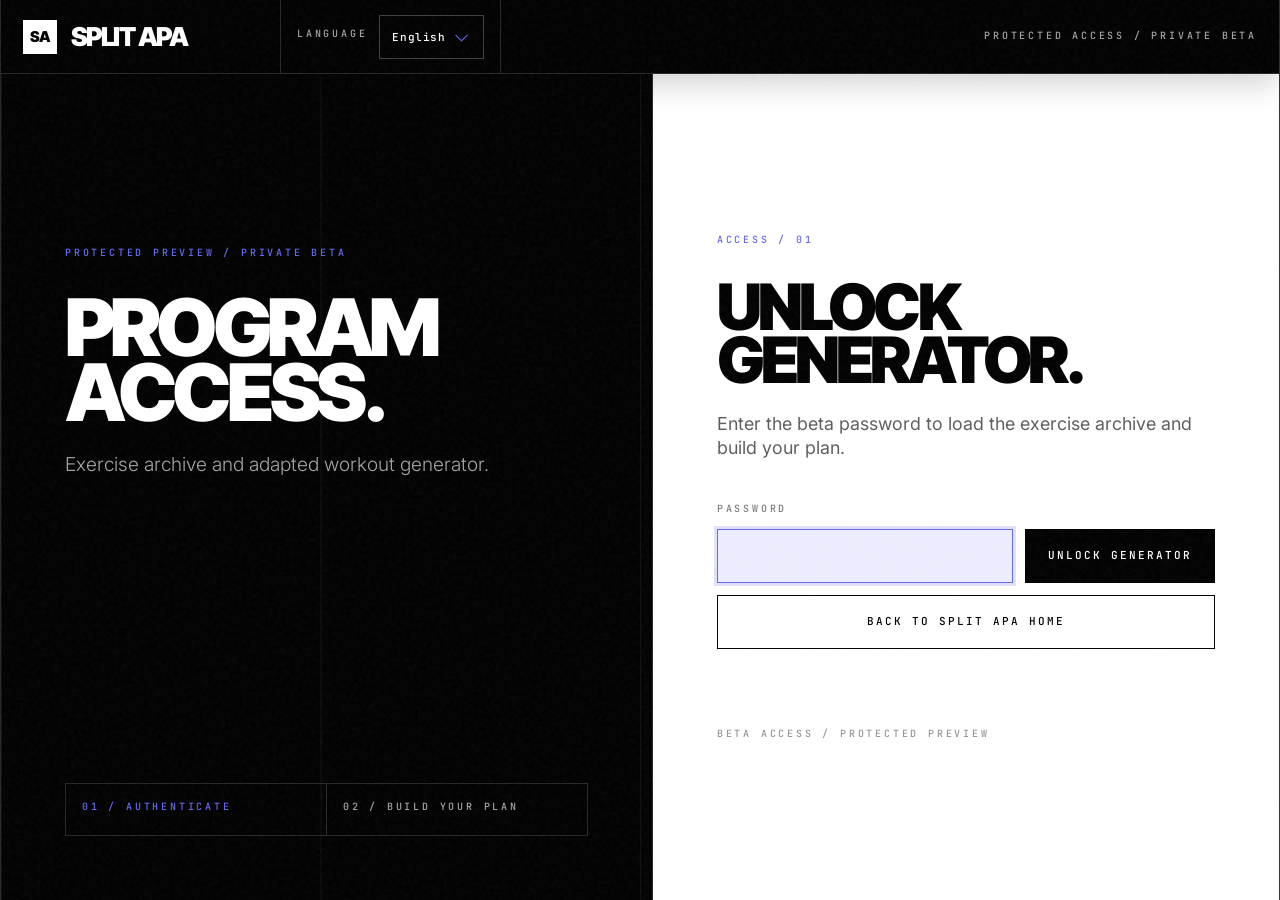
==== commit dfe85dc1: "Add files via upload" ====
--- a/generator/index.html
+++ b/generator/index.html
@@ -4,7 +4,7 @@
   <meta charset="utf-8">
   <meta name="viewport" content="width=device-width, initial-scale=1">
   <title>Split APA Generator</title>
-  <link rel="stylesheet" href="assets/style.css?v=20260828h">
+  <link rel="stylesheet" href="assets/style.css?v=20260830a">
 </head>
 <body>
   <section class="access-screen" id="accessScreen" aria-labelledby="accessTitle">
@@ -77,6 +77,10 @@
         <h1 data-i18n="generator.hero.heading">Program Generator</h1>
         <p class="lead" data-i18n="generator.hero.lead">Create a focused APA workout by body district. Data is loaded externally, keeping the page light and scalable.</p>
         <div class="district-tabs" id="districtTabs" aria-label="Body district overview" data-i18n-aria="generator.districtOverviewAria"></div>
+        <div class="hero-links">
+          <a class="button hero-link" href="fms/" data-i18n="generator.fms.open">Open FMS assessment</a>
+          <span class="hero-link-note small-label" data-i18n="generator.fms.note">Seven movement patterns / guided scoring / three recommended plans</span>
+        </div>
       </div>
 
       <aside class="control-panel" aria-label="Generator controls" data-i18n-aria="generator.controlsAria">
@@ -166,7 +170,7 @@
     <div class="noscript" data-i18n="generator.noscript">JavaScript is required to load the exercise archive.</div>
   </noscript>
 
-  <script src="../assets/i18n.js?v=20260828a"></script>
-  <script type="module" src="assets/app.js?v=20260828c"></script>
+  <script src="../assets/i18n.js?v=20260828b"></script>
+  <script type="module" src="assets/app.js?v=20260828d"></script>
 </body>
 </html>
--- a/generator/assets/style.css
+++ b/generator/assets/style.css
@@ -158,6 +158,8 @@
 }
 
 .header-language > .small-label {
+  align-self: start;
+  margin-top: 15px;
   color: var(--muted);
   white-space: nowrap;
 }
@@ -209,7 +211,16 @@
 .access-intro h1 {
   max-width: 760px;
   margin-top: 34px;
-  font-size: clamp(64px, 7.4vw, 108px);
+  font-size: clamp(58px, 6.2vw, 92px);
+}
+
+html[lang="de"] .access-intro h1 {
+  font-size: clamp(40px, 3.8vw, 60px);
+}
+
+html[lang="fr"] .access-intro h1,
+html[lang="it"] .access-intro h1 {
+  font-size: clamp(54px, 5.7vw, 86px);
 }
 
 .access-intro-copy p {
@@ -262,6 +273,10 @@
   line-height: 0.82;
   text-wrap: balance;
   text-transform: uppercase;
+}
+
+html[lang="fr"] .access-card h2 {
+  font-size: clamp(46px, 4.8vw, 70px);
 }
 
 .access-card p {
@@ -489,7 +504,7 @@
 
 .hero {
   display: grid;
-  grid-template-columns: minmax(0, 1.05fr) minmax(0, 0.95fr);
+  grid-template-columns: minmax(0, 1fr);
   border-bottom: 0.5px solid var(--hairline);
 }
 
@@ -502,9 +517,9 @@
   display: flex;
   flex-direction: column;
   justify-content: space-between;
-  min-height: 620px;
-  padding: clamp(30px, 5vw, 72px);
-  border-right: 0.5px solid var(--hairline);
+  min-height: 540px;
+  padding: clamp(34px, 5vw, 76px);
+  border-bottom: 0.5px solid var(--hairline);
 }
 
 .eyebrow {
@@ -532,9 +547,13 @@
 }
 
 h1 {
-  max-width: 980px;
+  max-width: 1180px;
   margin-top: 48px;
-  font-size: clamp(56px, 7.2vw, 108px);
+  font-size: clamp(68px, 9.4vw, 148px);
+}
+
+html[lang="de"] .hero-main h1 {
+  font-size: clamp(54px, 7.4vw, 112px);
 }
 
 .lead {
@@ -550,6 +569,24 @@
   flex-wrap: wrap;
   gap: 10px;
   margin-top: 48px;
+}
+
+.hero-links {
+  display: grid;
+  grid-template-columns: minmax(220px, 320px) minmax(0, 1fr);
+  gap: 18px;
+  align-items: center;
+  margin-top: 24px;
+}
+
+.hero-link {
+  text-decoration: none;
+}
+
+.hero-link-note {
+  max-width: 620px;
+  color: var(--dim);
+  line-height: 1.6;
 }
 
 .district-tab,
@@ -601,8 +638,10 @@
 
 .control-panel {
   display: grid;
-  grid-template-rows: auto 1fr auto auto;
-  min-height: 100%;
+  min-width: 0;
+  grid-template-columns: minmax(0, 1fr);
+  grid-template-rows: auto auto auto auto;
+  min-height: 0;
   background: var(--fg);
   color: var(--bg);
 }
@@ -611,6 +650,7 @@
 .panel-actions,
 .control-grid {
   display: grid;
+  min-width: 0;
   grid-template-columns: repeat(2, minmax(0, 1fr));
 }
 
@@ -636,18 +676,19 @@
 
 .panel-main {
   display: flex;
+  min-width: 0;
   flex-direction: column;
   justify-content: center;
-  padding: clamp(26px, 4vw, 56px);
+  padding: clamp(34px, 5vw, 76px);
   text-align: center;
 }
 
 .panel-main h2 {
-  font-size: clamp(38px, 4.7vw, 72px);
+  font-size: clamp(48px, 6.8vw, 104px);
 }
 
 .panel-main p {
-  max-width: 720px;
+  max-width: 860px;
   margin: 28px auto 0;
   font-size: 16px;
   font-weight: 400;
@@ -660,6 +701,13 @@
   border-top: 0.5px solid var(--ink-hairline);
   border-left: 0.5px solid var(--ink-hairline);
   text-align: left;
+}
+
+.panel-main .control-grid,
+.panel-main .ask-panel {
+  width: min(100%, 1080px);
+  margin-right: auto;
+  margin-left: auto;
 }
 
 .control-field {
@@ -723,6 +771,10 @@
 
 .header-language .flow-select-trigger {
   min-height: 44px;
+  padding-right: 36px;
+  padding-left: 12px;
+  font-size: 11px;
+  letter-spacing: 0.05em;
 }
 
 .flow-select-trigger {
@@ -806,7 +858,7 @@
 }
 
 .language-select.open .flow-select-menu {
-  max-height: 248px;
+  max-height: 310px;
 }
 
 .flow-select-menu {
@@ -873,6 +925,15 @@
   letter-spacing: 0.28em;
 }
 
+.language-select .flow-select-option {
+  grid-template-columns: minmax(0, 1fr);
+}
+
+.language-select .flow-select-option.active::after {
+  display: none;
+  content: none;
+}
+
 .flow-select-option:hover {
   background: var(--accent-soft);
   color: var(--fg);
@@ -891,6 +952,7 @@
 
 .ask-panel {
   display: grid;
+  min-width: 0;
   grid-template-columns: minmax(0, 1fr) auto;
   margin-top: 18px;
   border-top: 0.5px solid var(--ink-hairline);
@@ -937,6 +999,7 @@
 }
 
 .ask-button {
+  min-width: 0;
   min-height: 100%;
   padding: 0 22px;
   border: 0;
@@ -956,6 +1019,7 @@
 }
 
 .ask-hint {
+  min-width: 0;
   grid-column: 1 / -1;
   padding: 12px 16px;
   border-right: 0.5px solid var(--ink-hairline);
@@ -994,6 +1058,7 @@
 
 .code-panel {
   display: grid;
+  min-width: 0;
   gap: 12px;
   padding: 16px;
   border-top: 0.5px solid var(--ink-hairline);
@@ -1003,6 +1068,7 @@
 
 .code-field {
   display: grid;
+  min-width: 0;
   gap: 10px;
 }
 
@@ -1040,12 +1106,14 @@
 
 .code-actions {
   display: grid;
+  min-width: 0;
   grid-template-columns: repeat(2, minmax(0, 1fr));
   border-top: 0.5px solid var(--ink-hairline);
   border-left: 0.5px solid var(--ink-hairline);
 }
 
 .code-button {
+  min-width: 0;
   min-height: 46px;
   border: 0;
   border-right: 0.5px solid var(--ink-hairline);
@@ -1465,6 +1533,10 @@
     grid-template-columns: minmax(0, 1fr) minmax(180px, 240px);
   }
 
+  .access-masthead .header-language {
+    grid-template-columns: auto minmax(0, 1fr);
+  }
+
   .access-masthead-status {
     grid-column: 1 / -1;
     justify-content: center;
@@ -1552,7 +1624,7 @@
   }
 
   .access-intro h1 {
-    font-size: clamp(54px, 16vw, 68px);
+    font-size: clamp(46px, 13vw, 56px);
   }
 
   .access-progress {
@@ -1567,15 +1639,27 @@
     font-size: clamp(46px, 13.5vw, 64px);
   }
 
+  .hero-main h1 {
+    font-size: clamp(44px, 13vw, 58px);
+  }
+
   html[lang="de"] .hero-main h1 {
-    font-size: 29px;
+    font-size: 27px;
+  }
+
+  html[lang="fr"] .hero-main h1 {
+    font-size: 45px;
   }
 
   html[lang="de"] .access-intro h1 {
-    font-size: 32px;
+    font-size: 28px;
   }
 
   html[lang="de"] .access-card h2 {
+    font-size: 42px;
+  }
+
+  html[lang="fr"] .access-card h2 {
     font-size: 42px;
   }
 
@@ -1586,7 +1670,15 @@
   .code-actions,
   .exercise-card-header,
   .exercise-content {
-    grid-template-columns: 1fr;
+    grid-template-columns: minmax(0, 1fr);
+  }
+
+  .hero-links {
+    grid-template-columns: minmax(0, 1fr);
+  }
+
+  .hero-link-note {
+    text-align: center;
   }
 
   .field,
@@ -1637,11 +1729,56 @@
   }
 
   .access-form {
-    grid-template-columns: 1fr;
+    grid-template-columns: minmax(0, 1fr);
   }
 
   .access-button {
     align-self: stretch;
+  }
+}
+
+@media (max-width: 480px) {
+  html[lang="fr"] .access-intro h1,
+  html[lang="it"] .access-intro h1 {
+    font-size: 49px;
+  }
+}
+
+@media (max-width: 360px) {
+  .hero-main h1 {
+    font-size: 38px;
+  }
+
+  html[lang="de"] .hero-main h1 {
+    font-size: 21px;
+  }
+
+  html[lang="fr"] .hero-main h1 {
+    font-size: 35px;
+  }
+
+  .panel-main h2 {
+    font-size: 38px;
+    overflow-wrap: anywhere;
+    word-break: normal;
+  }
+
+  .access-intro h1,
+  html[lang="fr"] .access-intro h1,
+  html[lang="it"] .access-intro h1 {
+    font-size: 40px;
+  }
+
+  html[lang="de"] .access-intro h1 {
+    font-size: 26px;
+  }
+
+  .access-card h2,
+  html[lang="de"] .access-card h2,
+  html[lang="fr"] .access-card h2 {
+    font-size: 36px;
+    overflow-wrap: anywhere;
+    word-break: normal;
   }
 }
 
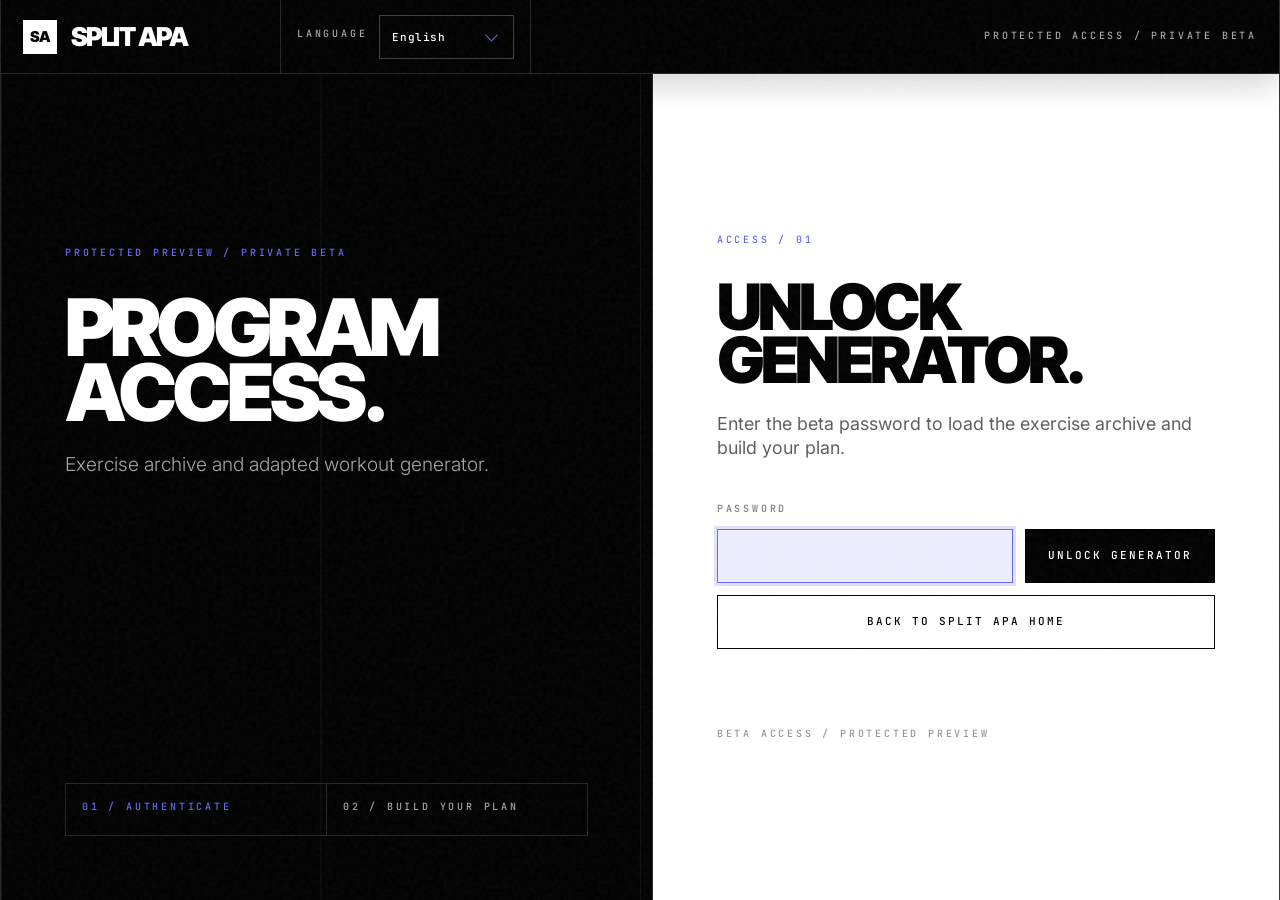
==== commit 7713cdff: "Add files via upload" ====
--- a/generator/index.html
+++ b/generator/index.html
@@ -4,7 +4,7 @@
   <meta charset="utf-8">
   <meta name="viewport" content="width=device-width, initial-scale=1">
   <title>Split APA Generator</title>
-  <link rel="stylesheet" href="assets/style.css?v=20260830a">
+  <link rel="stylesheet" href="assets/style.css?v=20260830b">
 </head>
 <body>
   <section class="access-screen" id="accessScreen" aria-labelledby="accessTitle">
--- a/generator/assets/style.css
+++ b/generator/assets/style.css
@@ -132,7 +132,7 @@
 
 .access-masthead {
   display: grid;
-  grid-template-columns: minmax(0, 280px) minmax(180px, 220px) minmax(0, 1fr);
+  grid-template-columns: minmax(0, 280px) minmax(220px, 250px) minmax(0, 1fr);
   min-height: 74px;
   border-bottom: 0.5px solid var(--hairline);
 }
@@ -408,7 +408,7 @@
 
 .masthead {
   display: grid;
-  grid-template-columns: minmax(0, 280px) minmax(180px, 220px) minmax(0, 1fr);
+  grid-template-columns: minmax(0, 280px) minmax(220px, 250px) minmax(0, 1fr);
   min-height: 74px;
   border-bottom: 0.5px solid var(--hairline);
   background: var(--bg);
@@ -775,6 +775,7 @@
   padding-left: 12px;
   font-size: 11px;
   letter-spacing: 0.05em;
+  text-overflow: clip;
 }
 
 .flow-select-trigger {
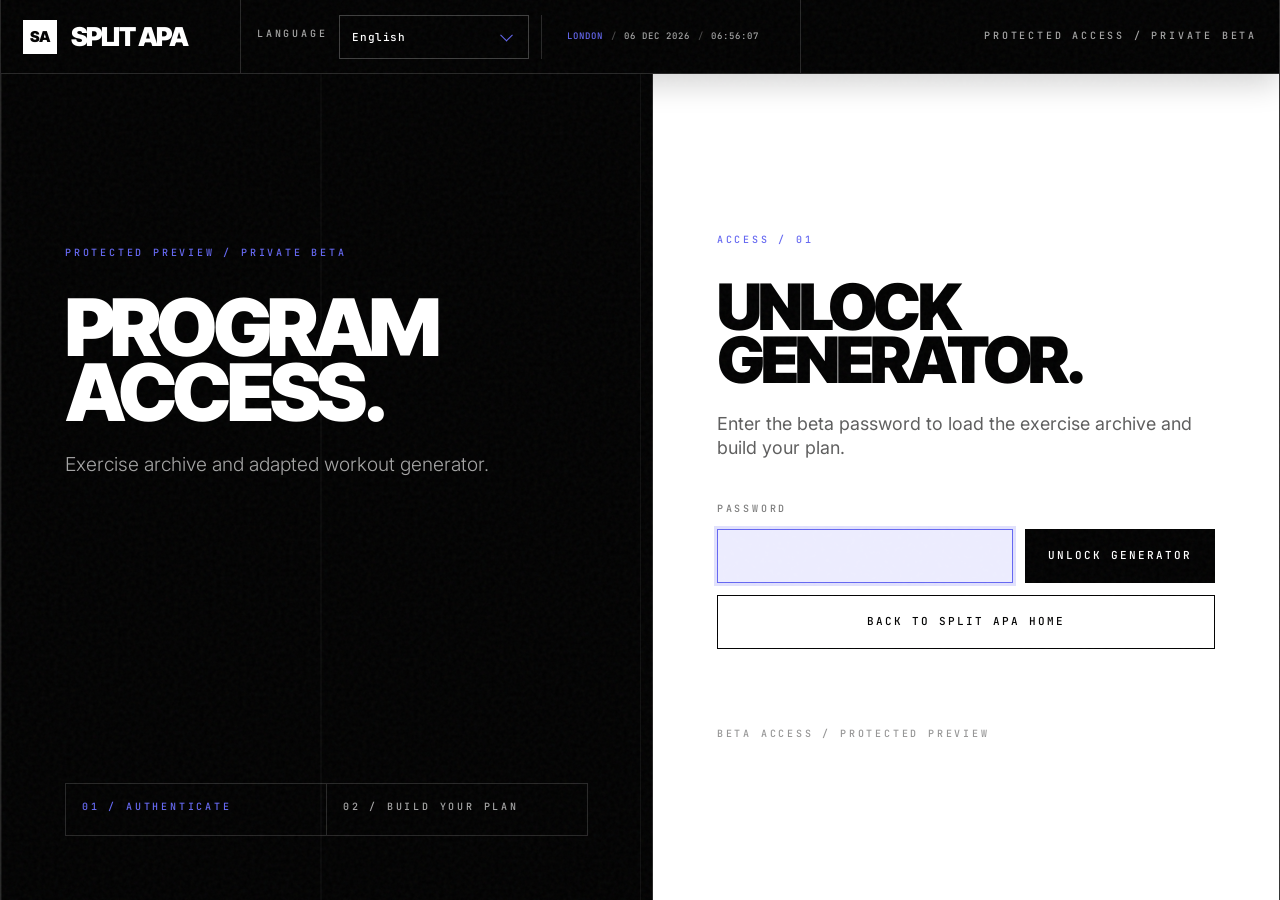
==== commit 85c79097: "Add files via upload" ====
--- a/generator/index.html
+++ b/generator/index.html
@@ -4,7 +4,7 @@
   <meta charset="utf-8">
   <meta name="viewport" content="width=device-width, initial-scale=1">
   <title>Split APA Generator</title>
-  <link rel="stylesheet" href="assets/style.css?v=20260830b">
+  <link rel="stylesheet" href="assets/style.css?v=20260831e">
 </head>
 <body>
   <section class="access-screen" id="accessScreen" aria-labelledby="accessTitle">
@@ -16,6 +16,7 @@
       <div class="header-language">
         <span class="small-label" data-i18n="common.language">Language</span>
         <div data-language-select></div>
+        <div class="world-clock" data-world-clock aria-live="off"></div>
       </div>
       <div class="access-masthead-status small-label" data-i18n="access.status">Protected access / Private beta</div>
     </header>
@@ -64,6 +65,7 @@
       <div class="header-language">
         <span class="small-label" data-i18n="common.language">Language</span>
         <div data-language-select></div>
+        <div class="world-clock" data-world-clock aria-live="off"></div>
       </div>
       <div class="masthead-actions">
         <div class="status small-label" id="appStatus" data-i18n="generator.status.loadingArchive">Loading archive</div>
@@ -147,14 +149,10 @@
         </div>
         <div class="output-side">
           <div class="small-label" id="outputMeta" data-i18n="generator.noWorkout">No workout generated</div>
-          <label class="sort-field">
+          <div class="sort-field">
             <span class="small-label" data-i18n="generator.sortDifficulty">Sort difficulty</span>
-            <select id="sortSelect" aria-label="Sort generated exercises by difficulty" data-i18n-aria="generator.sortAria" disabled>
-              <option value="default" data-i18n="generator.sort.default">Generated order</option>
-              <option value="easy-hard" data-i18n="generator.sort.easyHard">Easy to hard</option>
-              <option value="hard-easy" data-i18n="generator.sort.hardEasy">Hard to easy</option>
-            </select>
-          </label>
+            <div class="flow-select sort-select" id="sortSelect" aria-label="Sort generated exercises by difficulty" data-i18n-aria="generator.sortAria"></div>
+          </div>
         </div>
       </div>
       <div class="workout-list" id="workoutList" aria-live="polite"></div>
@@ -170,7 +168,7 @@
     <div class="noscript" data-i18n="generator.noscript">JavaScript is required to load the exercise archive.</div>
   </noscript>
 
-  <script src="../assets/i18n.js?v=20260828b"></script>
-  <script type="module" src="assets/app.js?v=20260828d"></script>
+  <script src="../assets/i18n.js?v=20260831d"></script>
+  <script type="module" src="assets/app.js?v=20260831c"></script>
 </body>
 </html>
--- a/generator/assets/style.css
+++ b/generator/assets/style.css
@@ -132,7 +132,7 @@
 
 .access-masthead {
   display: grid;
-  grid-template-columns: minmax(0, 280px) minmax(220px, 250px) minmax(0, 1fr);
+  grid-template-columns: minmax(0, 240px) minmax(500px, 560px) minmax(0, 1fr);
   min-height: 74px;
   border-bottom: 0.5px solid var(--hairline);
 }
@@ -150,7 +150,7 @@
 .header-language {
   display: grid;
   min-width: 0;
-  grid-template-columns: auto minmax(0, 1fr);
+  grid-template-columns: auto minmax(150px, 190px) minmax(220px, 1fr);
   gap: 12px;
   align-items: center;
   padding: 12px 16px;
@@ -162,6 +162,48 @@
   margin-top: 15px;
   color: var(--muted);
   white-space: nowrap;
+}
+
+.world-clock {
+  display: grid;
+  min-width: 0;
+  min-height: 44px;
+  place-items: center;
+  padding: 0 8px;
+  border-left: 0.5px solid var(--hairline);
+  overflow: hidden;
+  color: var(--muted);
+  font-family: "JetBrains Mono", ui-monospace, "SFMono-Regular", monospace;
+  font-size: 9px;
+  font-weight: 500;
+  letter-spacing: 0.12em;
+  line-height: 1.35;
+  text-align: center;
+  text-transform: uppercase;
+  white-space: nowrap;
+}
+
+.world-clock-track {
+  display: grid;
+  min-width: 0;
+  grid-template-columns: auto auto auto auto auto;
+  gap: 7px;
+  align-items: center;
+  justify-content: center;
+  transition: opacity 180ms ease, transform 180ms ease;
+}
+
+.world-clock.is-switching .world-clock-track {
+  opacity: 0;
+  transform: translateY(-6px);
+}
+
+.world-clock-city {
+  color: var(--accent);
+}
+
+.world-clock-separator {
+  color: rgba(255, 255, 255, 0.28);
 }
 
 .access-layout {
@@ -408,7 +450,7 @@
 
 .masthead {
   display: grid;
-  grid-template-columns: minmax(0, 280px) minmax(220px, 250px) minmax(0, 1fr);
+  grid-template-columns: minmax(0, 240px) minmax(500px, 560px) minmax(0, 1fr);
   min-height: 74px;
   border-bottom: 0.5px solid var(--hairline);
   background: var(--bg);
@@ -726,40 +768,6 @@
   color: rgba(0, 0, 0, 0.48);
 }
 
-.sort-field select {
-  background-image: url("data:image/svg+xml,%3Csvg width='16' height='16' viewBox='0 0 16 16' xmlns='http://www.w3.org/2000/svg'%3E%3Cpath d='M4 6L8 10L12 6' fill='none' stroke='%236366f1' stroke-width='1.5' stroke-linecap='square' stroke-linejoin='miter'/%3E%3C/svg%3E");
-  background-position: calc(100% - 13px) 50%;
-  background-repeat: no-repeat;
-  background-size: 16px 16px;
-  cursor: pointer;
-  font-family: "JetBrains Mono", ui-monospace, "SFMono-Regular", monospace;
-  font-weight: 500;
-  letter-spacing: 0.06em;
-  transition: border-color 220ms ease, background-color 220ms ease, box-shadow 220ms ease;
-}
-
-.sort-field select {
-  color-scheme: dark;
-}
-
-.sort-field select:hover:not(:disabled),
-.sort-field select:focus-visible {
-  border-color: var(--accent);
-  outline: 0;
-  background-color: #0b0b0b;
-  box-shadow: var(--focus-ring);
-}
-
-.sort-field select option {
-  background: #090909;
-  color: var(--fg);
-}
-
-select option:checked {
-  background: var(--accent);
-  color: var(--fg);
-}
-
 .flow-select {
   min-width: 0;
   margin-top: 12px;
@@ -820,6 +828,21 @@
   outline: 0;
   background: #0b0b0b;
   box-shadow: var(--focus-ring);
+}
+
+.flow-select.disabled .flow-select-trigger,
+.flow-select-trigger:disabled {
+  border-color: var(--hairline);
+  background: var(--bg);
+  color: var(--dim);
+  cursor: not-allowed;
+  opacity: 0.62;
+  box-shadow: none;
+}
+
+.flow-select.disabled .flow-select-trigger::after,
+.flow-select-trigger:disabled::after {
+  border-color: var(--dim);
 }
 
 .flow-select.open .flow-select-trigger::after {
@@ -1165,7 +1188,8 @@
   display: grid;
   gap: 12px;
   justify-items: end;
-  min-width: min(100%, 280px);
+  width: min(100%, 300px);
+  min-width: 0;
 }
 
 #outputMeta {
@@ -1175,6 +1199,7 @@
 
 .sort-field {
   display: grid;
+  width: 100%;
   gap: 8px;
   justify-items: end;
 }
@@ -1183,22 +1208,9 @@
   color: var(--dim);
 }
 
-.sort-field select {
+.sort-field .flow-select {
   width: 100%;
-  min-height: 48px;
-  padding: 0 46px 0 14px;
-  border: 0.5px solid var(--control-border);
-  border-radius: 0;
-  background-color: var(--bg);
-  color: var(--fg);
-  font-size: 12px;
-  letter-spacing: 0.06em;
-}
-
-.sort-field select:disabled {
-  color: var(--dim);
-  cursor: not-allowed;
-  opacity: 0.62;
+  margin-top: 0;
 }
 
 .workout-list {
@@ -1531,11 +1543,11 @@
   }
 
   .access-masthead {
-    grid-template-columns: minmax(0, 1fr) minmax(180px, 240px);
+    grid-template-columns: minmax(0, 1fr);
   }
 
   .access-masthead .header-language {
-    grid-template-columns: auto minmax(0, 1fr);
+    grid-template-columns: minmax(90px, auto) minmax(180px, 280px) minmax(220px, 280px);
   }
 
   .access-masthead-status {
@@ -1562,7 +1574,7 @@
   }
 
   .header-language {
-    grid-template-columns: minmax(90px, auto) minmax(180px, 280px);
+    grid-template-columns: minmax(90px, auto) minmax(180px, 280px) minmax(220px, 280px);
     justify-content: center;
     border-right: 0;
     border-bottom: 0.5px solid var(--hairline);
@@ -1598,9 +1610,18 @@
     grid-template-columns: 1fr;
   }
 
+  .access-masthead .header-language,
   .header-language {
     grid-template-columns: 76px minmax(0, 1fr);
     padding: 10px 12px;
+  }
+
+  .world-clock {
+    min-height: 34px;
+    grid-column: 1 / -1;
+    padding: 10px 0 0;
+    border-top: 0.5px solid var(--hairline);
+    border-left: 0;
   }
 
   .access-masthead-status {
@@ -1739,6 +1760,22 @@
 }
 
 @media (max-width: 480px) {
+  .output {
+    padding-right: 12px;
+    padding-left: 12px;
+  }
+
+  .flow-select-trigger {
+    padding-right: 38px;
+    padding-left: 10px;
+    font-size: 11px;
+    letter-spacing: 0.05em;
+  }
+
+  .flow-select-trigger::after {
+    right: 15px;
+  }
+
   html[lang="fr"] .access-intro h1,
   html[lang="it"] .access-intro h1 {
     font-size: 49px;
